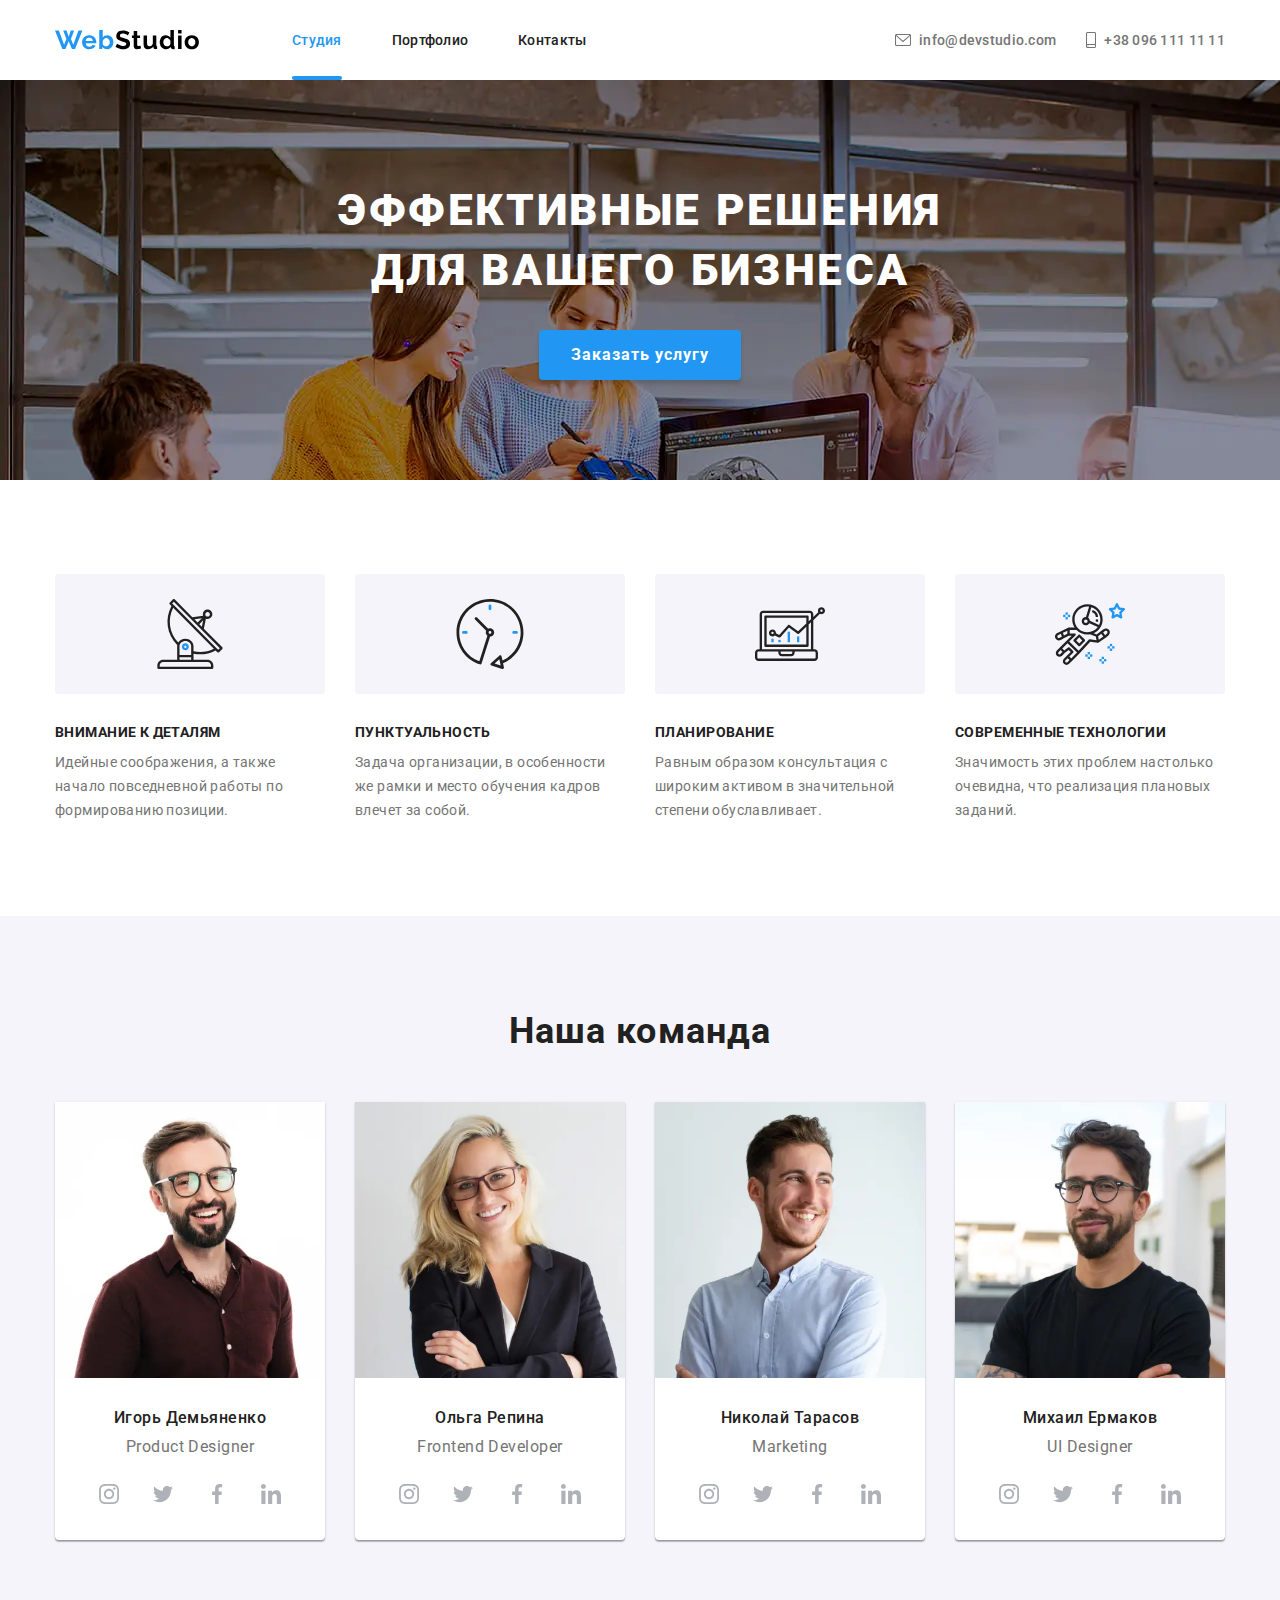
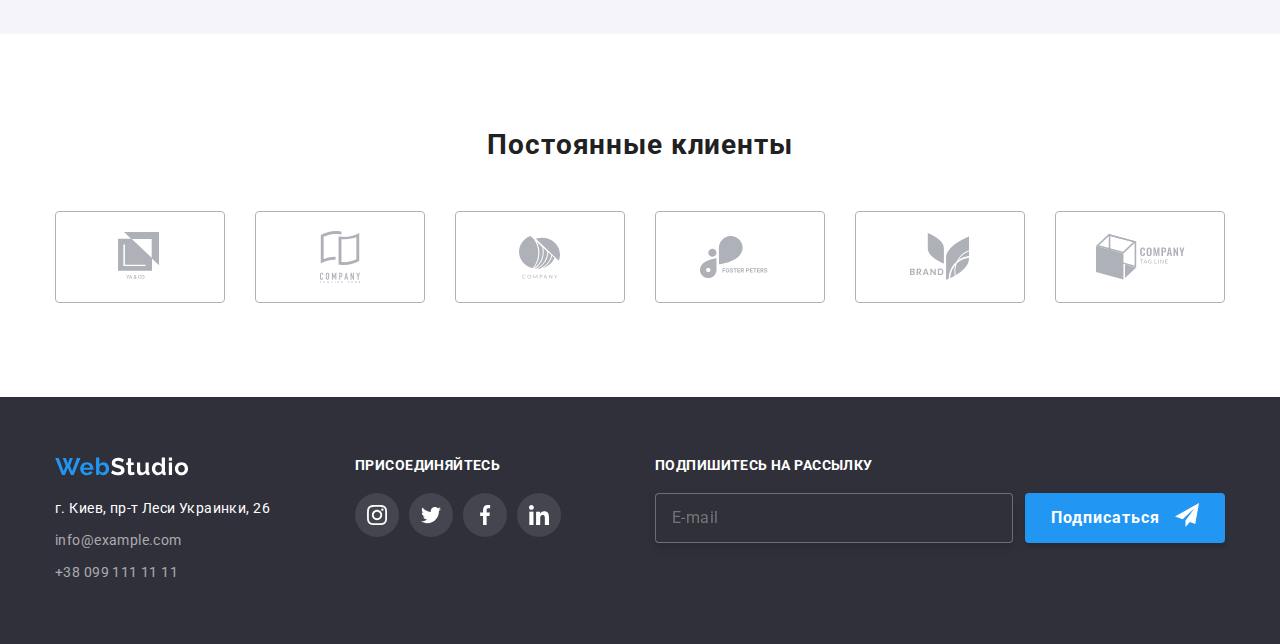
==== index.html @ 063680fd "Add files via upload" ====
<!DOCTYPE html>
<html lang="en">

<head>
	<title>HomePage</title>
	<meta charset="UTF-8">
	<meta name="format-detection" content="telephone=no">
	<!-- <style>body{opacity: 0;}</style> -->
	<link rel="stylesheet" href="css/style.min.css?_v=20230107200959">
	<link rel="shortcut icon" href="favicon.ico">
	<!-- <meta name="robots" content="noindex, nofollow"> -->
	<meta name="viewport" content="width=device-width, initial-scale=1.0">
</head>

<body>
	<div class="wrapper">
		<header class="header">
			<div class="header__container">
				<div class="header__content">
					<a href="" class="header__logo">
						<img src="img/header/logo.svg" alt="Logo">
					</a>
					<div class="header__menu menu">
						<button type="button" class="menu__icon icon-menu"><span></span></button>
						<nav class="menu__body">
							<ul class="menu__list menu-header">
								<li class="menu__item"><a href="" class="menu__link menu-header__link _active">Студия</a></li>
								<li class="menu__item"><a href="" class="menu__link menu-header__link">Портфолио</a></li>
								<li class="menu__item"><a href="" class="menu__link menu-header__link">Контакты</a></li>
							</ul>
							<ul class="menu__list menu-contacts">
								<li class="menu__item menu-contacts__item">
									<a href="" class="menu__link menu-contacts__link menu-contacts__link-email">
										<svg width="16" height="12">
											<use xlink:href="img/icons/icons.svg#email"></use>
										</svg>info@devstudio.com
									</a>
								</li>
								<li class="menu__item menu-contacts__item">
									<a href="" class="menu__link menu-contacts__link menu-contacts__link-phone">
										<svg width="10" height="16">
											<use xlink:href="img/icons/icons.svg#phone"></use>
										</svg>+38 096 111 11 11
									</a>
								</li>
							</ul>
							<ul class="menu__list menu-social">
								<li class="menu__item menu-social__item">
									<a href="" class="menu__link menu-social__link">Instagram</a>
								</li>
								<li class="menu__item menu-social__item">
									<a href="" class="menu__link menu-social__link">Twitter</a>
								</li>
								<li class="menu__item menu-social__item">
									<a href="" class="menu__link menu-social__link">Facebook</a>
								</li>
								<li class="menu__item menu-social__item">
									<a href="" class="menu__link menu-social__link">LinkedIn</a>
								</li>
							</ul>
						</nav>
					</div>
				</div>
			</div>
		</header>
		<main class="page">
			<section class="page__main main-section">
				<div class="main-section__container">
					<h1 class="main-section__title">Эффективные решения <br> для вашего бизнеса</h1>
					<button class="main-section__button button">Заказать услугу</button>
				</div>
			</section>
			<section class="page__features features">
				<div class="features__container">
					<div class="features__list">
						<article class="features__item item-features">
							<div class="item-features__image-box">
								<img src="img/features/antenna.svg" alt="antenna">
							</div>
							<div class="item-features__content">
								<h3 class="item-features__title">Внимание к деталям</h3>
								<p class="item-features__text">Идейные соображения, а также начало повседневной работы
									по формированию позиции.</p>
							</div>
						</article>
						<article class="features__item item-features">
							<div class="item-features__image-box">
								<img src="img/features/clock.svg" alt="clock">
							</div>
							<div class="item-features__content">
								<h3 class="item-features__title">Пунктуальность</h3>
								<p class="item-features__text">Задача организации, в особенности же рамки и место
									обучения кадров влечет за собой.</p>
							</div>
						</article>
						<article class="features__item item-features">
							<div class="item-features__image-box">
								<img src="img/features/diagram.svg" alt="diagram">
							</div>
							<div class="item-features__content">
								<h3 class="item-features__title">Планирование</h3>
								<p class="item-features__text">Равным образом консультация с широким активом в
									значительной степени обуславливает.</p>
							</div>
						</article>
						<article class="features__item item-features">
							<div class="item-features__image-box">
								<img src="img/features/astronaut.svg" alt="astronaut">
							</div>
							<div class="item-features__content">
								<h3 class="item-features__title">Современные технологии</h3>
								<p class="item-features__text">Значимость этих проблем настолько очевидна, что
									реализация плановых заданий.</p>
							</div>
						</article>
					</div>
				</div>
			</section>
			<section class="page__team team">
				<div class="team__container">
					<p class="team__title">Наша команда</p>
					<div class="team__list">
						<article class="team__item item-team">
							<div class="item-team__image-ibg">
								<picture><source srcset="img/team/team-1.webp" type="image/webp"><img src="img/team/team-1.jpg" alt="Сотрудник нашей команды"></picture>
							</div>
							<div class="item-team__content">
								<p class="item-team__name">Игорь Демьяненко</p>
								<p class="item-team__position">Product Designer</p>
								<div class="item-team__social social">
									<a href="" class="social__link">
										<svg width="20" height="20">
											<use xlink:href="img/icons/icons.svg#insta"></use>
										</svg>
									</a>
									<a href="" class="social__link">
										<svg width="20" height="20">
											<use xlink:href="img/icons/icons.svg#twitter"></use>
										</svg>
									</a>
									<a href="" class="social__link">
										<svg width="20" height="20">
											<use xlink:href="img/icons/icons.svg#fb"></use>
										</svg>
									</a>
									<a href="" class="social__link">
										<svg width="20" height="20">
											<use xlink:href="img/icons/icons.svg#linkedin"></use>
										</svg>
									</a>
								</div>
							</div>
						</article>
						<article class="team__item item-team">
							<div class="item-team__image-ibg">
								<picture><source srcset="img/team/team-2.webp" type="image/webp"><img src="img/team/team-2.jpg" alt="Сотрудник нашей команды"></picture>
							</div>
							<div class="item-team__content">
								<p class="item-team__name">Ольга Репина</p>
								<p class="item-team__position">Frontend Developer</p>
								<div class="item-team__social social">
									<a href="" class="social__link">
										<svg width="20" height="20">
											<use xlink:href="img/icons/icons.svg#insta"></use>
										</svg>
									</a>
									<a href="" class="social__link">
										<svg width="20" height="20">
											<use xlink:href="img/icons/icons.svg#twitter"></use>
										</svg>
									</a>
									<a href="" class="social__link">
										<svg width="20" height="20">
											<use xlink:href="img/icons/icons.svg#fb"></use>
										</svg>
									</a>
									<a href="" class="social__link">
										<svg width="20" height="20">
											<use xlink:href="img/icons/icons.svg#linkedin"></use>
										</svg>
									</a>
								</div>
							</div>
						</article>
						<article class="team__item item-team">
							<div class="item-team__image-ibg">
								<picture><source srcset="img/team/team-3.webp" type="image/webp"><img src="img/team/team-3.jpg" alt="Сотрудник нашей команды"></picture>
							</div>
							<div class="item-team__content">
								<p class="item-team__name">Николай Тарасов</p>
								<p class="item-team__position">Marketing</p>
								<div class="item-team__social social">
									<a href="" class="social__link">
										<svg width="20" height="20">
											<use xlink:href="img/icons/icons.svg#insta"></use>
										</svg>
									</a>
									<a href="" class="social__link">
										<svg width="20" height="20">
											<use xlink:href="img/icons/icons.svg#twitter"></use>
										</svg>
									</a>
									<a href="" class="social__link">
										<svg width="20" height="20">
											<use xlink:href="img/icons/icons.svg#fb"></use>
										</svg>
									</a>
									<a href="" class="social__link">
										<svg width="20" height="20">
											<use xlink:href="img/icons/icons.svg#linkedin"></use>
										</svg>
									</a>
								</div>
							</div>
						</article>
						<article class="team__item item-team">
							<div class="item-team__image-ibg">
								<picture><source srcset="img/team/team-4.webp" type="image/webp"><img src="img/team/team-4.jpg" alt="Сотрудник нашей команды"></picture>
							</div>
							<div class="item-team__content">
								<p class="item-team__name">Михаил Ермаков</p>
								<p class="item-team__position">UI Designer</p>
								<div class="item-team__social social">
									<a href="" class="social__link">
										<svg width="20" height="20">
											<use xlink:href="img/icons/icons.svg#insta"></use>
										</svg>
									</a>
									<a href="" class="social__link">
										<svg width="20" height="20">
											<use xlink:href="img/icons/icons.svg#twitter"></use>
										</svg>
									</a>
									<a href="" class="social__link">
										<svg width="20" height="20">
											<use xlink:href="img/icons/icons.svg#fb"></use>
										</svg>
									</a>
									<a href="" class="social__link">
										<svg width="20" height="20">
											<use xlink:href="img/icons/icons.svg#linkedin"></use>
										</svg>
									</a>
								</div>
							</div>
						</article>
					</div>
				</div>
			</section>
			<section class="page__clients clients">
				<div class="clients__container">
					<div class="clients__content">
						<p class="clients__title">Постоянные клиенты</p>
						<div class="clients__list">
							<article class="clients__item item-clients">
								<svg width="106" height="60">
									<use xlink:href="img/icons/icons.svg#company-1"></use>
								</svg>
							</article>
							<article class="clients__item item-clients">
								<svg width="106" height="60">
									<use xlink:href="img/icons/icons.svg#company-2"></use>
								</svg>
							</article>
							<article class="clients__item item-clients">
								<svg width="106" height="60">
									<use xlink:href="img/icons/icons.svg#company-3"></use>
								</svg>
							</article>
							<article class="clients__item item-clients">
								<svg width="106" height="60">
									<use xlink:href="img/icons/icons.svg#company-4"></use>
								</svg>
							</article>
							<article class="clients__item item-clients">
								<svg width="106" height="60">
									<use xlink:href="img/icons/icons.svg#company-5"></use>
								</svg>
							</article>
							<article class="clients__item item-clients">
								<svg width="106" height="60">
									<use xlink:href="img/icons/icons.svg#company-6"></use>
								</svg>
							</article>
						</div>
					</div>
				</div>
			</section>
		</main>
		<footer class="footer">
			<div class="footer__container">
				<div class="footer__contacts contacts-footer">
					<a href="" class="contacts-footer__logo">
						<img src="img/footer/logo.svg" alt="logo">
					</a>
					<div class="contacts-footer__links">
						<a href="" class="contacts-footer__link contacts-footer__link-adress">г. Киев, пр-т Леси Украинки,
							26</a>
						<a href="" class="contacts-footer__link">info@example.com</a>
						<a href="" class="contacts-footer__link">+38 099 111 11 11</a>
					</div>
				</div>
				<div class="footer__social social-footer">
					<h3 class="social-footer__title">присоединяйтесь</h3>
					<div class="social-footer__box social">
						<a href="" class="social__link">
							<svg width="20" height="20">
								<use xlink:href="img/icons/icons.svg#insta"></use>
							</svg>
						</a>
						<a href="" class="social__link">
							<svg width="20" height="20">
								<use xlink:href="img/icons/icons.svg#twitter"></use>
							</svg>
						</a>
						<a href="" class="social__link">
							<svg width="20" height="20">
								<use xlink:href="img/icons/icons.svg#fb"></use>
							</svg>
						</a>
						<a href="" class="social__link">
							<svg width="20" height="20">
								<use xlink:href="img/icons/icons.svg#linkedin"></use>
							</svg>
						</a>
					</div>
				</div>
				<div class="footer__form form-footer">
					<div class="form-footer__title">Подпишитесь на рассылку</div>
					<form action="" class="form-footer__box">
						<div class="form-footer__item">
							<input autocomplete="off" type="email" name="form[]" data-error="Error" data-required placeholder="E-mail" class="form-footer__input">
						</div>
						<div class="form-footer__item">
							<button type="submit" class="form-footer__button button">Подписаться
								<img src="img/footer/plane.svg" alt="Самолет">
							</button>
						</div>
					</form>
				</div>
			</div>
		</footer>
	</div>
	<script src="js/app.min.js?_v=20230107200959"></script>
</body>

</html>
---- css/style.min.css ----
@charset "UTF-8";@import url(https://fonts.googleapis.com/css?family=Roboto:regular,500,700,900&display=swap);@import url(https://fonts.googleapis.com/css?family=Raleway:700&display=swap);*{padding:0;margin:0;border:0}*,:after,:before{-webkit-box-sizing:border-box;box-sizing:border-box}body,html{height:100%;min-width:320px}body{color:#212121;line-height:1;font-family:Roboto;font-size:.875rem;-ms-text-size-adjust:100%;-moz-text-size-adjust:100%;-webkit-text-size-adjust:100%;-webkit-font-smoothing:antialiased;-moz-osx-font-smoothing:grayscale}button,input,textarea{font-family:Roboto;font-size:inherit}button{cursor:pointer;color:inherit;background-color:transparent}a{color:inherit;text-decoration:none}ul li{list-style:none}img{vertical-align:top}h1,h2,h3,h4,h5,h6{font-weight:inherit;font-size:inherit}.lock body{overflow:hidden;-ms-touch-action:none;touch-action:none;-ms-scroll-chaining:none;overscroll-behavior:none}.wrapper{min-height:100%;display:-webkit-box;display:-ms-flexbox;display:flex;-webkit-box-orient:vertical;-webkit-box-direction:normal;-ms-flex-direction:column;flex-direction:column;overflow:hidden}@supports (overflow:clip){.wrapper{overflow:clip}}.wrapper>main{-webkit-box-flex:1;-ms-flex:1 1 auto;flex:1 1 auto}.wrapper>*{min-width:0}[class*=__container]{margin:0 auto;max-width:75rem;padding:0 .9375rem}[class*=-ibg]{position:relative}[class*=-ibg] img{position:absolute;width:100%;height:100%;top:0;left:0;-o-object-fit:cover;object-fit:cover}[class*=-ibg_contain] img{-o-object-fit:contain;object-fit:contain}.button{font-weight:700;font-size:1rem;line-height:1.875;text-align:center;letter-spacing:.06em;color:#fff;background-color:#2196f3;-webkit-box-shadow:0 .25rem .25rem rgba(0,0,0,.15);box-shadow:0 .25rem .25rem rgba(0,0,0,.15);border-radius:.25rem;-webkit-transition:all .3s ease 0s;-o-transition:all .3s ease 0s;transition:all .3s ease 0s}.social{display:-webkit-box;display:-ms-flexbox;display:flex;-webkit-box-pack:center;-ms-flex-pack:center;justify-content:center;-webkit-column-gap:.625rem;-moz-column-gap:.625rem;column-gap:.625rem}.social__link{width:2.75rem;height:2.75rem;border-radius:50%;-webkit-transition:all .3s ease 0s;-o-transition:all .3s ease 0s;transition:all .3s ease 0s;display:-webkit-box;display:-ms-flexbox;display:flex;-webkit-box-pack:center;-ms-flex-pack:center;justify-content:center;-webkit-box-align:center;-ms-flex-align:center;align-items:center}.social__link svg{-webkit-transition:all .3s ease 0s;-o-transition:all .3s ease 0s;transition:all .3s ease 0s;fill:#afb1b8}.social__link:hover{background-color:#2196f3!important}.social__link:hover svg{fill:#fff}.header__content{display:-webkit-box;display:-ms-flexbox;display:flex;-webkit-box-pack:justify;-ms-flex-pack:justify;justify-content:space-between;-webkit-box-align:center;-ms-flex-align:center;align-items:center}.menu__link{-webkit-transition:all .3s ease 0s;-o-transition:all .3s ease 0s;transition:all .3s ease 0s}.menu-header{margin-bottom:auto;display:-webkit-box;display:-ms-flexbox;display:flex;-webkit-box-orient:vertical;-webkit-box-direction:normal;-ms-flex-direction:column;flex-direction:column;row-gap:2rem}.menu-header__link{position:relative;letter-spacing:.02em;font-weight:500;font-size:2.5rem;line-height:1.175;color:#212121}.menu-header__link::before{content:"";width:100%;height:.25rem;position:absolute;left:0;bottom:0;border-radius:.125rem;background-color:#2196f3;opacity:0;-webkit-transition:all .3s ease 0s;-o-transition:all .3s ease 0s;transition:all .3s ease 0s}.menu-header__link._active{color:#2196f3}.menu-header__link._active::before{opacity:1}.menu-contacts{display:-webkit-box;display:-ms-flexbox;display:flex;-webkit-box-orient:vertical;-webkit-box-direction:normal;-ms-flex-direction:column;flex-direction:column;row-gap:2rem;margin-bottom:4rem}.menu-contacts__item:nth-child(1){-webkit-box-ordinal-group:2;-ms-flex-order:1;order:1}.menu-contacts__link{font-weight:500;letter-spacing:.02em;color:#757575}.menu-contacts__link svg{display:none}.menu-contacts__link-phone{font-size:2.125rem;line-height:1.1764705882;color:#2196f3}.menu-contacts__link-email{font-size:1.5rem;line-height:1.1666666667}.menu-social{display:-webkit-box;display:-ms-flexbox;display:flex;-webkit-column-gap:1.25rem;-moz-column-gap:1.25rem;column-gap:1.25rem}.menu-social__item{position:relative}.menu-social__item:not(:last-child)::before{content:"";width:.0625rem;height:100%;background-color:rgba(33,33,33,.2);position:absolute;top:0;right:-.625rem}.menu-social__link{font-weight:500;font-size:1.125rem;line-height:1.2222222222;letter-spacing:.02em;color:#2196f3}.icon-menu{display:none}.footer{padding:3.75rem 0;background-color:#2f303a}.footer__container{display:-ms-grid;display:grid;-ms-grid-columns:1fr;grid-template-columns:1fr;row-gap:3.75rem}.contacts-footer{display:-webkit-box;display:-ms-flexbox;display:flex;-webkit-box-orient:vertical;-webkit-box-direction:normal;-ms-flex-direction:column;flex-direction:column;row-gap:1.25rem;-webkit-box-align:center;-ms-flex-align:center;align-items:center}.contacts-footer__links{display:-webkit-box;display:-ms-flexbox;display:flex;-webkit-box-orient:vertical;-webkit-box-direction:normal;-ms-flex-direction:column;flex-direction:column;row-gap:.5rem}.contacts-footer__link{font-weight:400;line-height:1.7142857143;text-align:center;letter-spacing:.03em;color:rgba(255,255,255,.6)}.contacts-footer__link-adress{color:#fff}.social-footer__title{margin-bottom:1.25rem;font-weight:700;line-height:1.1428571429;text-align:center;letter-spacing:.03em;text-transform:uppercase;color:#fff}.social-footer__box{-webkit-box-pack:start;-ms-flex-pack:start;justify-content:start}.social-footer .social__link{background:rgba(255,255,255,.1)}.social-footer .social__link svg{fill:#fff}.form-footer{display:-webkit-box;display:-ms-flexbox;display:flex;-webkit-box-orient:vertical;-webkit-box-direction:normal;-ms-flex-direction:column;flex-direction:column;row-gap:1.25rem}.form-footer__title{font-weight:700;line-height:1.1428571429;text-align:center;letter-spacing:.03em;text-transform:uppercase;color:#fff}.form-footer__box{display:-webkit-box;display:-ms-flexbox;display:flex;-webkit-box-orient:vertical;-webkit-box-direction:normal;-ms-flex-direction:column;flex-direction:column;row-gap:1.25rem}.form-footer__item{width:100%;display:-webkit-box;display:-ms-flexbox;display:flex;-webkit-box-pack:center;-ms-flex-pack:center;justify-content:center}.form-footer__input{padding:0 1rem;width:100%;border:1px solid rgba(255,255,255,.3);-webkit-filter:drop-shadow(0 4px 4px rgba(0, 0, 0, .15));filter:drop-shadow(0 4px 4px rgba(0, 0, 0, .15));border-radius:4px;min-height:3.125rem;font-weight:400;font-size:1rem;line-height:1.25;letter-spacing:.03em;color:rgba(255,255,255,.6);background-color:#2f303a;outline:0;max-width:28.125rem}.form-footer__input:active,.form-footer__input:focus{border-color:#2196f3}.form-footer__button{padding:.625rem 1.625rem}.form-footer__button img{margin-left:.625rem}.no-webp .main-section{background:url(../img/main/bg.jpg) no-repeat}.main-section{padding-bottom:83.3333333333%;position:relative;background-size:cover;background-position:center;margin-bottom:3.75rem}.main-section__container{position:absolute;top:0;right:0;bottom:0;left:0;display:-webkit-box;display:-ms-flexbox;display:flex;-webkit-box-orient:vertical;-webkit-box-direction:normal;-ms-flex-direction:column;flex-direction:column;row-gap:1.875rem;-webkit-box-pack:center;-ms-flex-pack:center;justify-content:center;-webkit-box-align:center;-ms-flex-align:center;align-items:center}.main-section__title{font-weight:900;font-size:1.625rem;line-height:1.6153846154;text-align:center;letter-spacing:.06em;text-transform:uppercase;color:#fff}.main-section__button{padding:.625rem 2rem}.features{margin-bottom:3.75rem}.features__list{display:-ms-grid;display:grid;-ms-grid-columns:1fr;grid-template-columns:1fr;row-gap:1.875rem}.item-features__image-box{min-height:7.5rem;padding:1.5625rem 0;background:#f5f4fa;border-radius:4px;display:-webkit-box;display:-ms-flexbox;display:flex;-webkit-box-pack:center;-ms-flex-pack:center;justify-content:center;-webkit-box-align:center;-ms-flex-align:center;align-items:center;margin-bottom:1.875rem}.item-features__title{font-weight:700;line-height:1.1428571429;text-align:center;letter-spacing:.03em;text-transform:uppercase;color:#212121;margin-bottom:.625rem}.item-features__text{font-weight:400;line-height:1.7142857143;letter-spacing:.03em;color:#757575}.team{padding:3.75rem 0;background-color:#f5f4fa;margin-bottom:3.75rem}.team__title{font-weight:700;font-size:1.75rem;line-height:1.1785714286;text-align:center;letter-spacing:.03em;color:#212121;margin-bottom:1.875rem}.team__list{display:-ms-grid;display:grid;-ms-grid-columns:1fr;grid-template-columns:1fr;gap:1.875rem}.item-team{padding-bottom:1.5rem;background:#fff;-webkit-box-shadow:0 1px 3px rgba(0,0,0,.12),0 1px 1px rgba(0,0,0,.14),0 2px 1px rgba(0,0,0,.2);box-shadow:0 1px 3px rgba(0,0,0,.12),0 1px 1px rgba(0,0,0,.14),0 2px 1px rgba(0,0,0,.2);border-radius:0 0 4px 4px}.item-team__image-ibg{overflow:hidden;padding-bottom:102.2222222222%;margin-bottom:1.875rem}.item-team__image-ibg img{-o-object-position:top;object-position:top}.item-team__name{font-weight:500;font-size:1rem;line-height:1.1875;text-align:center;letter-spacing:.03em;color:#212121;margin-bottom:.625rem}.item-team__position{font-weight:400;font-size:1rem;line-height:1.1875;text-align:center;letter-spacing:.03em;color:#757575;margin-bottom:1rem}.clients{margin-bottom:3.75rem}.clients__title{font-weight:700;font-size:1.75rem;line-height:1.1785714286;text-align:center;letter-spacing:.03em;color:#212121;margin-bottom:1.875rem}.clients__list{display:-ms-grid;display:grid;-ms-grid-columns:(1fr)[2];grid-template-columns:repeat(2,1fr);gap:1.875rem}.item-clients{position:relative;border:.0625rem solid #afb1b8;border-radius:.25rem;height:5.75rem;-webkit-transition:all .3s ease 0s;-o-transition:all .3s ease 0s;transition:all .3s ease 0s;display:-webkit-box;display:-ms-flexbox;display:flex;-webkit-box-pack:center;-ms-flex-pack:center;justify-content:center;-webkit-box-align:center;-ms-flex-align:center;align-items:center;cursor:pointer}.item-clients svg{-webkit-transition:all .3s ease 0s;-o-transition:all .3s ease 0s;transition:all .3s ease 0s;fill:#afb1b8}@media (min-width:29.99875em){.main-section{height:25rem;padding:0}}@media (min-width:47.99875em){.header__content{-webkit-column-gap:5.5rem;-moz-column-gap:5.5rem;column-gap:5.5rem;-webkit-box-flex:1;-ms-flex-positive:1;flex-grow:1;-webkit-box-align:stretch;-ms-flex-align:stretch;align-items:stretch}.header__logo{display:-webkit-box;display:-ms-flexbox;display:flex;-webkit-box-orient:vertical;-webkit-box-direction:normal;-ms-flex-direction:column;flex-direction:column;-webkit-box-pack:center;-ms-flex-pack:center;justify-content:center}.menu{-webkit-box-flex:1;-ms-flex-positive:1;flex-grow:1;display:-webkit-box;display:-ms-flexbox;display:flex;-webkit-box-orient:vertical;-webkit-box-direction:normal;-ms-flex-direction:column;flex-direction:column}.menu__body{display:-webkit-box;display:-ms-flexbox;display:flex;-webkit-box-align:stretch;-ms-flex-align:stretch;align-items:stretch;-webkit-box-pack:justify;-ms-flex-pack:justify;justify-content:space-between;-webkit-box-flex:1;-ms-flex-positive:1;flex-grow:1}.menu__item{display:-webkit-box;display:-ms-flexbox;display:flex;-webkit-box-align:stretch;-ms-flex-align:stretch;align-items:stretch}.menu-header{-webkit-box-orient:horizontal;-webkit-box-direction:normal;-ms-flex-direction:row;flex-direction:row;-webkit-column-gap:3.125rem;-moz-column-gap:3.125rem;column-gap:3.125rem;margin-bottom:0}.menu-header__link{font-size:.875rem;line-height:1.1428571429;display:-webkit-box;display:-ms-flexbox;display:flex;-webkit-box-align:center;-ms-flex-align:center;align-items:center}.menu-contacts{row-gap:.625rem;margin-bottom:0;-webkit-box-pack:center;-ms-flex-pack:center;justify-content:center}.menu-contacts__item:nth-child(1){-webkit-box-ordinal-group:1;-ms-flex-order:0;order:0}.menu-contacts__link svg{display:block;fill:#757575}.menu-contacts__link{font-size:.75rem;line-height:1.1666666667;color:#757575;display:-webkit-box;display:-ms-flexbox;display:flex;-webkit-box-align:center;-ms-flex-align:center;align-items:center;-webkit-column-gap:.5rem;-moz-column-gap:.5rem;column-gap:.5rem}.menu-social{display:none}.footer__container{-ms-grid-columns:(1fr)[2];grid-template-columns:repeat(2,1fr)}.form-footer{-ms-grid-column-span:2;grid-column:span 2}.features__list{-ms-grid-columns:(1fr)[2];grid-template-columns:repeat(2,1fr);gap:1.875rem}.item-features__title{text-align:left}.team__list{-ms-grid-columns:(1fr)[2];grid-template-columns:repeat(2,1fr)}.clients__list{-ms-grid-columns:(1fr)[3];grid-template-columns:repeat(3,1fr)}}@media (min-width:47.99875em) and (any-hover:hover){.menu-contacts__link:hover{color:#2196f3}.menu-contacts__link:hover svg{fill:#2196f3}}@media (min-width:61.99875em){.header__content{-webkit-column-gap:5.625rem;-moz-column-gap:5.625rem;column-gap:5.625rem}.menu-contacts{-webkit-box-orient:horizontal;-webkit-box-direction:normal;-ms-flex-direction:row;flex-direction:row;-webkit-column-gap:1.875rem;-moz-column-gap:1.875rem;column-gap:1.875rem}.menu-contacts__link{font-size:.875rem;line-height:1.1428571429}.footer__container{-ms-grid-columns:1fr 1fr 2fr;grid-template-columns:1fr 1fr 2fr;-webkit-column-gap:.9375rem;-moz-column-gap:.9375rem;column-gap:.9375rem}.contacts-footer{-webkit-box-align:start;-ms-flex-align:start;align-items:flex-start}.contacts-footer__links{-webkit-box-align:start;-ms-flex-align:start;align-items:flex-start}.social-footer__title{text-align:left}.form-footer{grid-column:auto}.form-footer__title{text-align:start}.form-footer__box{-webkit-box-orient:horizontal;-webkit-box-direction:normal;-ms-flex-direction:row;flex-direction:row;-webkit-column-gap:.75rem;-moz-column-gap:.75rem;column-gap:.75rem}.form-footer__item{width:auto}.form-footer__item:nth-child(1){-webkit-box-flex:1;-ms-flex-positive:1;flex-grow:1}.main-section{margin-bottom:4.8125rem}.main-section__title{font-size:2.75rem;line-height:1.3636363636}.features{margin-bottom:4.8125rem}.features__list{-ms-grid-columns:(1fr)[4];grid-template-columns:repeat(4,1fr)}.team{padding:4.8125rem 0;margin-bottom:4.8125rem}.team__title{font-size:2.25rem;line-height:1.1666666667;margin-bottom:3.125rem}.team__list{-ms-grid-columns:(1fr)[4];grid-template-columns:repeat(4,1fr)}.clients{margin-bottom:4.8125rem}.clients__title{font-size:1.75rem;line-height:1.1785714286;margin-bottom:3.125rem}}@media (min-width:48em){.header__content{min-height:5rem}}@media (min-width:75em){.header__content{-webkit-column-gap:5.8125rem;-moz-column-gap:5.8125rem;column-gap:5.8125rem}.main-section{margin-bottom:5.875rem}.features{margin-bottom:5.875rem}.team{padding:5.875rem 0;margin-bottom:5.875rem}.clients{margin-bottom:5.875rem}.clients__list{-ms-grid-columns:(1fr)[6];grid-template-columns:repeat(6,1fr)}}@media (max-width:75em){[class*=__container]{max-width:60.125rem}}@media (max-width:30em){.header__content{min-height:3.75rem}}@media (max-width:61.99875em){[class*=__container]{max-width:48rem}}@media (max-width:47.99875em){[class*=__container]{max-width:none;padding:0 .9375rem}.menu__body{display:-webkit-box;display:-ms-flexbox;display:flex;-webkit-box-orient:vertical;-webkit-box-direction:normal;-ms-flex-direction:column;flex-direction:column;position:fixed;top:0;left:-100%;width:100%;height:100%;overflow:auto;-webkit-transition:left .3s ease 0s;-o-transition:left .3s ease 0s;transition:left .3s ease 0s;padding:3rem 2.5rem;-ms-grid-columns:1fr;grid-template-columns:1fr;background-color:#fff;z-index:5}.menu-open .menu__body{left:0}.icon-menu{display:block;position:relative;width:2.5rem;height:2.5rem;z-index:10}.icon-menu span,.icon-menu::after,.icon-menu::before{content:"";-webkit-transition:all .3s ease 0s;-o-transition:all .3s ease 0s;transition:all .3s ease 0s;right:.5rem;position:absolute;width:1.5rem;height:.125rem;background-color:#000}.icon-menu::before{top:.75rem}.icon-menu::after{bottom:.75rem}.icon-menu span{top:calc(50% - .0625rem)}.menu-open .icon-menu span{width:0}.menu-open .icon-menu::before{top:calc(50% - .0625rem);-webkit-transform:rotate(-45deg);-ms-transform:rotate(-45deg);transform:rotate(-45deg)}.menu-open .icon-menu::after{bottom:calc(50% - .0625rem);-webkit-transform:rotate(45deg);-ms-transform:rotate(45deg);transform:rotate(45deg)}}@media (max-width:47.99875em) and (any-hover:none){.icon-menu{cursor:default}}@media (max-width:47.99875em) and (any-hover:hover){.icon-menu:hover span,.icon-menu:hover::after,.icon-menu:hover::before{background-color:#2196f3}}@media (min-width:30em) and (max-width:48em){@supports (min-height:clamp(3.75rem ,1.6666666667rem + 6.9444444444vw ,5rem)){.header__content{min-height:clamp(3.75rem ,1.6666666667rem + 6.9444444444vw ,5rem)}}@supports not (min-height:clamp(3.75rem ,1.6666666667rem + 6.9444444444vw ,5rem)){.header__content{min-height:calc(3.75rem + 1.25 * (100vw - 30rem)/ 18)}}}@media (any-hover:hover){.button:hover{background-color:#188ce8}.menu-header__link:hover{color:#2196f3}.menu-header__link:hover::before{opacity:1}.menu-social__link:hover{text-decoration:underline}.contacts-footer__link:hover{text-decoration:underline}.form-footer__input:hover{border-color:#2196f3}.item-clients:hover{border-color:#2196f3}.item-clients:hover svg{fill:#2196f3}}.webp .main-section{background:url(../img/main/bg.webp) no-repeat}
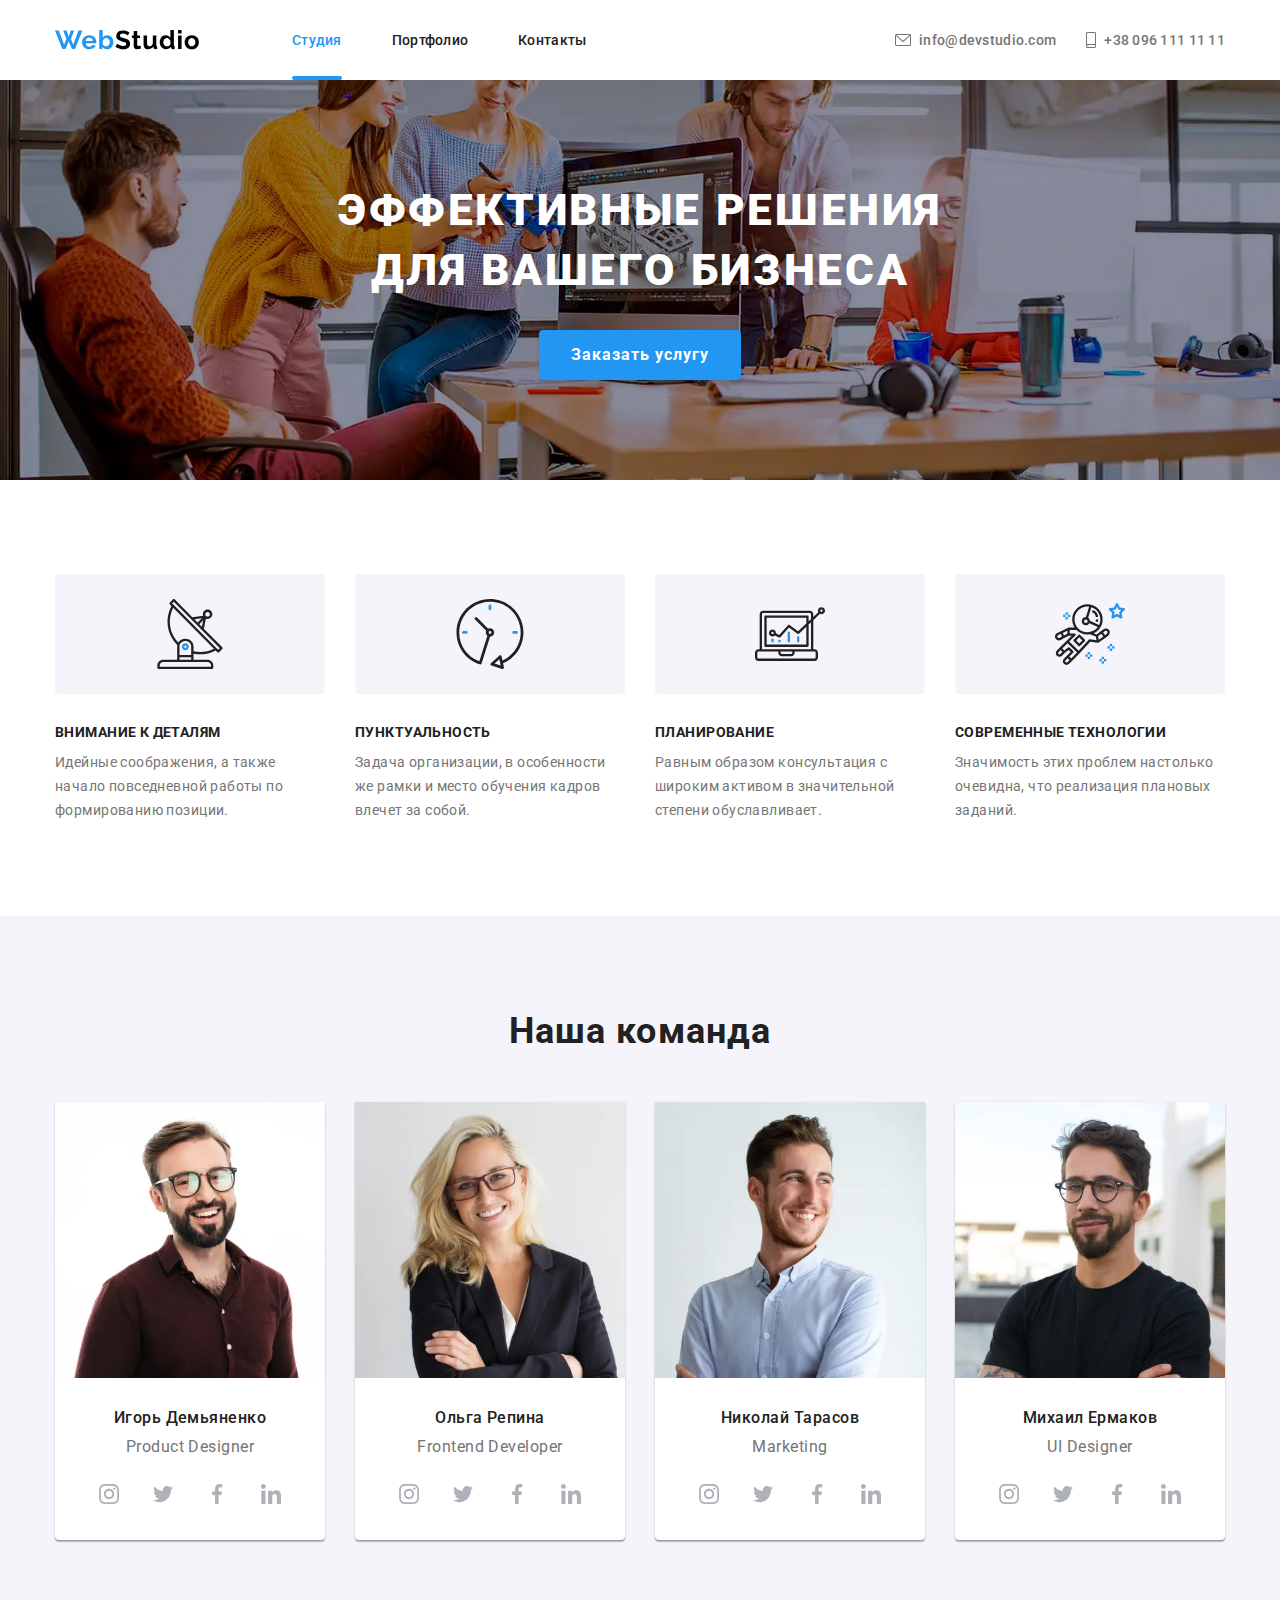
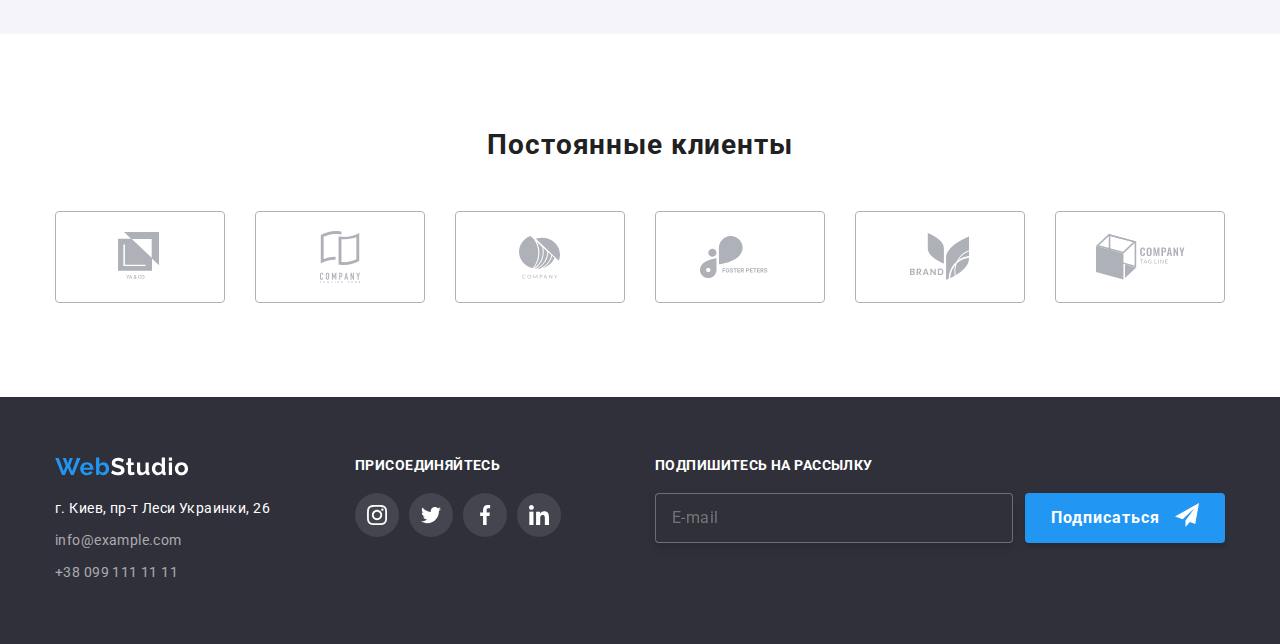
==== commit 0d507dac: "Add files via upload" ====
--- a/index.html
+++ b/index.html
@@ -6,7 +6,7 @@
 	<meta charset="UTF-8">
 	<meta name="format-detection" content="telephone=no">
 	<!-- <style>body{opacity: 0;}</style> -->
-	<link rel="stylesheet" href="css/style.min.css?_v=20230107200959">
+	<link rel="stylesheet" href="css/style.min.css?_v=20230107202308">
 	<link rel="shortcut icon" href="favicon.ico">
 	<!-- <meta name="robots" content="noindex, nofollow"> -->
 	<meta name="viewport" content="width=device-width, initial-scale=1.0">
@@ -341,7 +341,7 @@
 			</div>
 		</footer>
 	</div>
-	<script src="js/app.min.js?_v=20230107200959"></script>
+	<script src="js/app.min.js?_v=20230107202308"></script>
 </body>
 
 </html>--- a/css/style.min.css
+++ b/css/style.min.css
@@ -1 +1 @@
-@charset "UTF-8";@import url(https://fonts.googleapis.com/css?family=Roboto:regular,500,700,900&display=swap);@import url(https://fonts.googleapis.com/css?family=Raleway:700&display=swap);*{padding:0;margin:0;border:0}*,:after,:before{-webkit-box-sizing:border-box;box-sizing:border-box}body,html{height:100%;min-width:320px}body{color:#212121;line-height:1;font-family:Roboto;font-size:.875rem;-ms-text-size-adjust:100%;-moz-text-size-adjust:100%;-webkit-text-size-adjust:100%;-webkit-font-smoothing:antialiased;-moz-osx-font-smoothing:grayscale}button,input,textarea{font-family:Roboto;font-size:inherit}button{cursor:pointer;color:inherit;background-color:transparent}a{color:inherit;text-decoration:none}ul li{list-style:none}img{vertical-align:top}h1,h2,h3,h4,h5,h6{font-weight:inherit;font-size:inherit}.lock body{overflow:hidden;-ms-touch-action:none;touch-action:none;-ms-scroll-chaining:none;overscroll-behavior:none}.wrapper{min-height:100%;display:-webkit-box;display:-ms-flexbox;display:flex;-webkit-box-orient:vertical;-webkit-box-direction:normal;-ms-flex-direction:column;flex-direction:column;overflow:hidden}@supports (overflow:clip){.wrapper{overflow:clip}}.wrapper>main{-webkit-box-flex:1;-ms-flex:1 1 auto;flex:1 1 auto}.wrapper>*{min-width:0}[class*=__container]{margin:0 auto;max-width:75rem;padding:0 .9375rem}[class*=-ibg]{position:relative}[class*=-ibg] img{position:absolute;width:100%;height:100%;top:0;left:0;-o-object-fit:cover;object-fit:cover}[class*=-ibg_contain] img{-o-object-fit:contain;object-fit:contain}.button{font-weight:700;font-size:1rem;line-height:1.875;text-align:center;letter-spacing:.06em;color:#fff;background-color:#2196f3;-webkit-box-shadow:0 .25rem .25rem rgba(0,0,0,.15);box-shadow:0 .25rem .25rem rgba(0,0,0,.15);border-radius:.25rem;-webkit-transition:all .3s ease 0s;-o-transition:all .3s ease 0s;transition:all .3s ease 0s}.social{display:-webkit-box;display:-ms-flexbox;display:flex;-webkit-box-pack:center;-ms-flex-pack:center;justify-content:center;-webkit-column-gap:.625rem;-moz-column-gap:.625rem;column-gap:.625rem}.social__link{width:2.75rem;height:2.75rem;border-radius:50%;-webkit-transition:all .3s ease 0s;-o-transition:all .3s ease 0s;transition:all .3s ease 0s;display:-webkit-box;display:-ms-flexbox;display:flex;-webkit-box-pack:center;-ms-flex-pack:center;justify-content:center;-webkit-box-align:center;-ms-flex-align:center;align-items:center}.social__link svg{-webkit-transition:all .3s ease 0s;-o-transition:all .3s ease 0s;transition:all .3s ease 0s;fill:#afb1b8}.social__link:hover{background-color:#2196f3!important}.social__link:hover svg{fill:#fff}.header__content{display:-webkit-box;display:-ms-flexbox;display:flex;-webkit-box-pack:justify;-ms-flex-pack:justify;justify-content:space-between;-webkit-box-align:center;-ms-flex-align:center;align-items:center}.menu__link{-webkit-transition:all .3s ease 0s;-o-transition:all .3s ease 0s;transition:all .3s ease 0s}.menu-header{margin-bottom:auto;display:-webkit-box;display:-ms-flexbox;display:flex;-webkit-box-orient:vertical;-webkit-box-direction:normal;-ms-flex-direction:column;flex-direction:column;row-gap:2rem}.menu-header__link{position:relative;letter-spacing:.02em;font-weight:500;font-size:2.5rem;line-height:1.175;color:#212121}.menu-header__link::before{content:"";width:100%;height:.25rem;position:absolute;left:0;bottom:0;border-radius:.125rem;background-color:#2196f3;opacity:0;-webkit-transition:all .3s ease 0s;-o-transition:all .3s ease 0s;transition:all .3s ease 0s}.menu-header__link._active{color:#2196f3}.menu-header__link._active::before{opacity:1}.menu-contacts{display:-webkit-box;display:-ms-flexbox;display:flex;-webkit-box-orient:vertical;-webkit-box-direction:normal;-ms-flex-direction:column;flex-direction:column;row-gap:2rem;margin-bottom:4rem}.menu-contacts__item:nth-child(1){-webkit-box-ordinal-group:2;-ms-flex-order:1;order:1}.menu-contacts__link{font-weight:500;letter-spacing:.02em;color:#757575}.menu-contacts__link svg{display:none}.menu-contacts__link-phone{font-size:2.125rem;line-height:1.1764705882;color:#2196f3}.menu-contacts__link-email{font-size:1.5rem;line-height:1.1666666667}.menu-social{display:-webkit-box;display:-ms-flexbox;display:flex;-webkit-column-gap:1.25rem;-moz-column-gap:1.25rem;column-gap:1.25rem}.menu-social__item{position:relative}.menu-social__item:not(:last-child)::before{content:"";width:.0625rem;height:100%;background-color:rgba(33,33,33,.2);position:absolute;top:0;right:-.625rem}.menu-social__link{font-weight:500;font-size:1.125rem;line-height:1.2222222222;letter-spacing:.02em;color:#2196f3}.icon-menu{display:none}.footer{padding:3.75rem 0;background-color:#2f303a}.footer__container{display:-ms-grid;display:grid;-ms-grid-columns:1fr;grid-template-columns:1fr;row-gap:3.75rem}.contacts-footer{display:-webkit-box;display:-ms-flexbox;display:flex;-webkit-box-orient:vertical;-webkit-box-direction:normal;-ms-flex-direction:column;flex-direction:column;row-gap:1.25rem;-webkit-box-align:center;-ms-flex-align:center;align-items:center}.contacts-footer__links{display:-webkit-box;display:-ms-flexbox;display:flex;-webkit-box-orient:vertical;-webkit-box-direction:normal;-ms-flex-direction:column;flex-direction:column;row-gap:.5rem}.contacts-footer__link{font-weight:400;line-height:1.7142857143;text-align:center;letter-spacing:.03em;color:rgba(255,255,255,.6)}.contacts-footer__link-adress{color:#fff}.social-footer__title{margin-bottom:1.25rem;font-weight:700;line-height:1.1428571429;text-align:center;letter-spacing:.03em;text-transform:uppercase;color:#fff}.social-footer__box{-webkit-box-pack:start;-ms-flex-pack:start;justify-content:start}.social-footer .social__link{background:rgba(255,255,255,.1)}.social-footer .social__link svg{fill:#fff}.form-footer{display:-webkit-box;display:-ms-flexbox;display:flex;-webkit-box-orient:vertical;-webkit-box-direction:normal;-ms-flex-direction:column;flex-direction:column;row-gap:1.25rem}.form-footer__title{font-weight:700;line-height:1.1428571429;text-align:center;letter-spacing:.03em;text-transform:uppercase;color:#fff}.form-footer__box{display:-webkit-box;display:-ms-flexbox;display:flex;-webkit-box-orient:vertical;-webkit-box-direction:normal;-ms-flex-direction:column;flex-direction:column;row-gap:1.25rem}.form-footer__item{width:100%;display:-webkit-box;display:-ms-flexbox;display:flex;-webkit-box-pack:center;-ms-flex-pack:center;justify-content:center}.form-footer__input{padding:0 1rem;width:100%;border:1px solid rgba(255,255,255,.3);-webkit-filter:drop-shadow(0 4px 4px rgba(0, 0, 0, .15));filter:drop-shadow(0 4px 4px rgba(0, 0, 0, .15));border-radius:4px;min-height:3.125rem;font-weight:400;font-size:1rem;line-height:1.25;letter-spacing:.03em;color:rgba(255,255,255,.6);background-color:#2f303a;outline:0;max-width:28.125rem}.form-footer__input:active,.form-footer__input:focus{border-color:#2196f3}.form-footer__button{padding:.625rem 1.625rem}.form-footer__button img{margin-left:.625rem}.no-webp .main-section{background:url(../img/main/bg.jpg) no-repeat}.main-section{padding-bottom:83.3333333333%;position:relative;background-size:cover;background-position:center;margin-bottom:3.75rem}.main-section__container{position:absolute;top:0;right:0;bottom:0;left:0;display:-webkit-box;display:-ms-flexbox;display:flex;-webkit-box-orient:vertical;-webkit-box-direction:normal;-ms-flex-direction:column;flex-direction:column;row-gap:1.875rem;-webkit-box-pack:center;-ms-flex-pack:center;justify-content:center;-webkit-box-align:center;-ms-flex-align:center;align-items:center}.main-section__title{font-weight:900;font-size:1.625rem;line-height:1.6153846154;text-align:center;letter-spacing:.06em;text-transform:uppercase;color:#fff}.main-section__button{padding:.625rem 2rem}.features{margin-bottom:3.75rem}.features__list{display:-ms-grid;display:grid;-ms-grid-columns:1fr;grid-template-columns:1fr;row-gap:1.875rem}.item-features__image-box{min-height:7.5rem;padding:1.5625rem 0;background:#f5f4fa;border-radius:4px;display:-webkit-box;display:-ms-flexbox;display:flex;-webkit-box-pack:center;-ms-flex-pack:center;justify-content:center;-webkit-box-align:center;-ms-flex-align:center;align-items:center;margin-bottom:1.875rem}.item-features__title{font-weight:700;line-height:1.1428571429;text-align:center;letter-spacing:.03em;text-transform:uppercase;color:#212121;margin-bottom:.625rem}.item-features__text{font-weight:400;line-height:1.7142857143;letter-spacing:.03em;color:#757575}.team{padding:3.75rem 0;background-color:#f5f4fa;margin-bottom:3.75rem}.team__title{font-weight:700;font-size:1.75rem;line-height:1.1785714286;text-align:center;letter-spacing:.03em;color:#212121;margin-bottom:1.875rem}.team__list{display:-ms-grid;display:grid;-ms-grid-columns:1fr;grid-template-columns:1fr;gap:1.875rem}.item-team{padding-bottom:1.5rem;background:#fff;-webkit-box-shadow:0 1px 3px rgba(0,0,0,.12),0 1px 1px rgba(0,0,0,.14),0 2px 1px rgba(0,0,0,.2);box-shadow:0 1px 3px rgba(0,0,0,.12),0 1px 1px rgba(0,0,0,.14),0 2px 1px rgba(0,0,0,.2);border-radius:0 0 4px 4px}.item-team__image-ibg{overflow:hidden;padding-bottom:102.2222222222%;margin-bottom:1.875rem}.item-team__image-ibg img{-o-object-position:top;object-position:top}.item-team__name{font-weight:500;font-size:1rem;line-height:1.1875;text-align:center;letter-spacing:.03em;color:#212121;margin-bottom:.625rem}.item-team__position{font-weight:400;font-size:1rem;line-height:1.1875;text-align:center;letter-spacing:.03em;color:#757575;margin-bottom:1rem}.clients{margin-bottom:3.75rem}.clients__title{font-weight:700;font-size:1.75rem;line-height:1.1785714286;text-align:center;letter-spacing:.03em;color:#212121;margin-bottom:1.875rem}.clients__list{display:-ms-grid;display:grid;-ms-grid-columns:(1fr)[2];grid-template-columns:repeat(2,1fr);gap:1.875rem}.item-clients{position:relative;border:.0625rem solid #afb1b8;border-radius:.25rem;height:5.75rem;-webkit-transition:all .3s ease 0s;-o-transition:all .3s ease 0s;transition:all .3s ease 0s;display:-webkit-box;display:-ms-flexbox;display:flex;-webkit-box-pack:center;-ms-flex-pack:center;justify-content:center;-webkit-box-align:center;-ms-flex-align:center;align-items:center;cursor:pointer}.item-clients svg{-webkit-transition:all .3s ease 0s;-o-transition:all .3s ease 0s;transition:all .3s ease 0s;fill:#afb1b8}@media (min-width:29.99875em){.main-section{height:25rem;padding:0}}@media (min-width:47.99875em){.header__content{-webkit-column-gap:5.5rem;-moz-column-gap:5.5rem;column-gap:5.5rem;-webkit-box-flex:1;-ms-flex-positive:1;flex-grow:1;-webkit-box-align:stretch;-ms-flex-align:stretch;align-items:stretch}.header__logo{display:-webkit-box;display:-ms-flexbox;display:flex;-webkit-box-orient:vertical;-webkit-box-direction:normal;-ms-flex-direction:column;flex-direction:column;-webkit-box-pack:center;-ms-flex-pack:center;justify-content:center}.menu{-webkit-box-flex:1;-ms-flex-positive:1;flex-grow:1;display:-webkit-box;display:-ms-flexbox;display:flex;-webkit-box-orient:vertical;-webkit-box-direction:normal;-ms-flex-direction:column;flex-direction:column}.menu__body{display:-webkit-box;display:-ms-flexbox;display:flex;-webkit-box-align:stretch;-ms-flex-align:stretch;align-items:stretch;-webkit-box-pack:justify;-ms-flex-pack:justify;justify-content:space-between;-webkit-box-flex:1;-ms-flex-positive:1;flex-grow:1}.menu__item{display:-webkit-box;display:-ms-flexbox;display:flex;-webkit-box-align:stretch;-ms-flex-align:stretch;align-items:stretch}.menu-header{-webkit-box-orient:horizontal;-webkit-box-direction:normal;-ms-flex-direction:row;flex-direction:row;-webkit-column-gap:3.125rem;-moz-column-gap:3.125rem;column-gap:3.125rem;margin-bottom:0}.menu-header__link{font-size:.875rem;line-height:1.1428571429;display:-webkit-box;display:-ms-flexbox;display:flex;-webkit-box-align:center;-ms-flex-align:center;align-items:center}.menu-contacts{row-gap:.625rem;margin-bottom:0;-webkit-box-pack:center;-ms-flex-pack:center;justify-content:center}.menu-contacts__item:nth-child(1){-webkit-box-ordinal-group:1;-ms-flex-order:0;order:0}.menu-contacts__link svg{display:block;fill:#757575}.menu-contacts__link{font-size:.75rem;line-height:1.1666666667;color:#757575;display:-webkit-box;display:-ms-flexbox;display:flex;-webkit-box-align:center;-ms-flex-align:center;align-items:center;-webkit-column-gap:.5rem;-moz-column-gap:.5rem;column-gap:.5rem}.menu-social{display:none}.footer__container{-ms-grid-columns:(1fr)[2];grid-template-columns:repeat(2,1fr)}.form-footer{-ms-grid-column-span:2;grid-column:span 2}.features__list{-ms-grid-columns:(1fr)[2];grid-template-columns:repeat(2,1fr);gap:1.875rem}.item-features__title{text-align:left}.team__list{-ms-grid-columns:(1fr)[2];grid-template-columns:repeat(2,1fr)}.clients__list{-ms-grid-columns:(1fr)[3];grid-template-columns:repeat(3,1fr)}}@media (min-width:47.99875em) and (any-hover:hover){.menu-contacts__link:hover{color:#2196f3}.menu-contacts__link:hover svg{fill:#2196f3}}@media (min-width:61.99875em){.header__content{-webkit-column-gap:5.625rem;-moz-column-gap:5.625rem;column-gap:5.625rem}.menu-contacts{-webkit-box-orient:horizontal;-webkit-box-direction:normal;-ms-flex-direction:row;flex-direction:row;-webkit-column-gap:1.875rem;-moz-column-gap:1.875rem;column-gap:1.875rem}.menu-contacts__link{font-size:.875rem;line-height:1.1428571429}.footer__container{-ms-grid-columns:1fr 1fr 2fr;grid-template-columns:1fr 1fr 2fr;-webkit-column-gap:.9375rem;-moz-column-gap:.9375rem;column-gap:.9375rem}.contacts-footer{-webkit-box-align:start;-ms-flex-align:start;align-items:flex-start}.contacts-footer__links{-webkit-box-align:start;-ms-flex-align:start;align-items:flex-start}.social-footer__title{text-align:left}.form-footer{grid-column:auto}.form-footer__title{text-align:start}.form-footer__box{-webkit-box-orient:horizontal;-webkit-box-direction:normal;-ms-flex-direction:row;flex-direction:row;-webkit-column-gap:.75rem;-moz-column-gap:.75rem;column-gap:.75rem}.form-footer__item{width:auto}.form-footer__item:nth-child(1){-webkit-box-flex:1;-ms-flex-positive:1;flex-grow:1}.main-section{margin-bottom:4.8125rem}.main-section__title{font-size:2.75rem;line-height:1.3636363636}.features{margin-bottom:4.8125rem}.features__list{-ms-grid-columns:(1fr)[4];grid-template-columns:repeat(4,1fr)}.team{padding:4.8125rem 0;margin-bottom:4.8125rem}.team__title{font-size:2.25rem;line-height:1.1666666667;margin-bottom:3.125rem}.team__list{-ms-grid-columns:(1fr)[4];grid-template-columns:repeat(4,1fr)}.clients{margin-bottom:4.8125rem}.clients__title{font-size:1.75rem;line-height:1.1785714286;margin-bottom:3.125rem}}@media (min-width:48em){.header__content{min-height:5rem}}@media (min-width:75em){.header__content{-webkit-column-gap:5.8125rem;-moz-column-gap:5.8125rem;column-gap:5.8125rem}.main-section{margin-bottom:5.875rem}.features{margin-bottom:5.875rem}.team{padding:5.875rem 0;margin-bottom:5.875rem}.clients{margin-bottom:5.875rem}.clients__list{-ms-grid-columns:(1fr)[6];grid-template-columns:repeat(6,1fr)}}@media (max-width:75em){[class*=__container]{max-width:60.125rem}}@media (max-width:30em){.header__content{min-height:3.75rem}}@media (max-width:61.99875em){[class*=__container]{max-width:48rem}}@media (max-width:47.99875em){[class*=__container]{max-width:none;padding:0 .9375rem}.menu__body{display:-webkit-box;display:-ms-flexbox;display:flex;-webkit-box-orient:vertical;-webkit-box-direction:normal;-ms-flex-direction:column;flex-direction:column;position:fixed;top:0;left:-100%;width:100%;height:100%;overflow:auto;-webkit-transition:left .3s ease 0s;-o-transition:left .3s ease 0s;transition:left .3s ease 0s;padding:3rem 2.5rem;-ms-grid-columns:1fr;grid-template-columns:1fr;background-color:#fff;z-index:5}.menu-open .menu__body{left:0}.icon-menu{display:block;position:relative;width:2.5rem;height:2.5rem;z-index:10}.icon-menu span,.icon-menu::after,.icon-menu::before{content:"";-webkit-transition:all .3s ease 0s;-o-transition:all .3s ease 0s;transition:all .3s ease 0s;right:.5rem;position:absolute;width:1.5rem;height:.125rem;background-color:#000}.icon-menu::before{top:.75rem}.icon-menu::after{bottom:.75rem}.icon-menu span{top:calc(50% - .0625rem)}.menu-open .icon-menu span{width:0}.menu-open .icon-menu::before{top:calc(50% - .0625rem);-webkit-transform:rotate(-45deg);-ms-transform:rotate(-45deg);transform:rotate(-45deg)}.menu-open .icon-menu::after{bottom:calc(50% - .0625rem);-webkit-transform:rotate(45deg);-ms-transform:rotate(45deg);transform:rotate(45deg)}}@media (max-width:47.99875em) and (any-hover:none){.icon-menu{cursor:default}}@media (max-width:47.99875em) and (any-hover:hover){.icon-menu:hover span,.icon-menu:hover::after,.icon-menu:hover::before{background-color:#2196f3}}@media (min-width:30em) and (max-width:48em){@supports (min-height:clamp(3.75rem ,1.6666666667rem + 6.9444444444vw ,5rem)){.header__content{min-height:clamp(3.75rem ,1.6666666667rem + 6.9444444444vw ,5rem)}}@supports not (min-height:clamp(3.75rem ,1.6666666667rem + 6.9444444444vw ,5rem)){.header__content{min-height:calc(3.75rem + 1.25 * (100vw - 30rem)/ 18)}}}@media (any-hover:hover){.button:hover{background-color:#188ce8}.menu-header__link:hover{color:#2196f3}.menu-header__link:hover::before{opacity:1}.menu-social__link:hover{text-decoration:underline}.contacts-footer__link:hover{text-decoration:underline}.form-footer__input:hover{border-color:#2196f3}.item-clients:hover{border-color:#2196f3}.item-clients:hover svg{fill:#2196f3}}.webp .main-section{background:url(../img/main/bg.webp) no-repeat}+@charset "UTF-8";@import url(https://fonts.googleapis.com/css?family=Roboto:regular,500,700,900&display=swap);@import url(https://fonts.googleapis.com/css?family=Raleway:700&display=swap);*{padding:0;margin:0;border:0}*,:after,:before{-webkit-box-sizing:border-box;box-sizing:border-box}body,html{height:100%;min-width:320px}body{color:#212121;line-height:1;font-family:Roboto;font-size:.875rem;-ms-text-size-adjust:100%;-moz-text-size-adjust:100%;-webkit-text-size-adjust:100%;-webkit-font-smoothing:antialiased;-moz-osx-font-smoothing:grayscale}button,input,textarea{font-family:Roboto;font-size:inherit}button{cursor:pointer;color:inherit;background-color:transparent}a{color:inherit;text-decoration:none}ul li{list-style:none}img{vertical-align:top}h1,h2,h3,h4,h5,h6{font-weight:inherit;font-size:inherit}.lock body{overflow:hidden;-ms-touch-action:none;touch-action:none;-ms-scroll-chaining:none;overscroll-behavior:none}.wrapper{min-height:100%;display:-webkit-box;display:-ms-flexbox;display:flex;-webkit-box-orient:vertical;-webkit-box-direction:normal;-ms-flex-direction:column;flex-direction:column;overflow:hidden}@supports (overflow:clip){.wrapper{overflow:clip}}.wrapper>main{-webkit-box-flex:1;-ms-flex:1 1 auto;flex:1 1 auto}.wrapper>*{min-width:0}[class*=__container]{margin:0 auto;max-width:75rem;padding:0 .9375rem}[class*=-ibg]{position:relative}[class*=-ibg] img{position:absolute;width:100%;height:100%;top:0;left:0;-o-object-fit:cover;object-fit:cover}[class*=-ibg_contain] img{-o-object-fit:contain;object-fit:contain}.button{font-weight:700;font-size:1rem;line-height:1.875;text-align:center;letter-spacing:.06em;color:#fff;background-color:#2196f3;-webkit-box-shadow:0 .25rem .25rem rgba(0,0,0,.15);box-shadow:0 .25rem .25rem rgba(0,0,0,.15);border-radius:.25rem;-webkit-transition:all .3s ease 0s;-o-transition:all .3s ease 0s;transition:all .3s ease 0s}.social{display:-webkit-box;display:-ms-flexbox;display:flex;-webkit-box-pack:center;-ms-flex-pack:center;justify-content:center;-webkit-column-gap:.625rem;-moz-column-gap:.625rem;column-gap:.625rem}.social__link{width:2.75rem;height:2.75rem;border-radius:50%;-webkit-transition:all .3s ease 0s;-o-transition:all .3s ease 0s;transition:all .3s ease 0s;display:-webkit-box;display:-ms-flexbox;display:flex;-webkit-box-pack:center;-ms-flex-pack:center;justify-content:center;-webkit-box-align:center;-ms-flex-align:center;align-items:center}.social__link svg{-webkit-transition:all .3s ease 0s;-o-transition:all .3s ease 0s;transition:all .3s ease 0s;fill:#afb1b8}.social__link:hover{background-color:#2196f3!important}.social__link:hover svg{fill:#fff}.header__content{display:-webkit-box;display:-ms-flexbox;display:flex;-webkit-box-pack:justify;-ms-flex-pack:justify;justify-content:space-between;-webkit-box-align:center;-ms-flex-align:center;align-items:center}.menu__link{-webkit-transition:all .3s ease 0s;-o-transition:all .3s ease 0s;transition:all .3s ease 0s}.menu-header{margin-bottom:auto;display:-webkit-box;display:-ms-flexbox;display:flex;-webkit-box-orient:vertical;-webkit-box-direction:normal;-ms-flex-direction:column;flex-direction:column;row-gap:2rem}.menu-header__link{position:relative;letter-spacing:.02em;font-weight:500;font-size:2.5rem;line-height:1.175;color:#212121}.menu-header__link::before{content:"";width:100%;height:.25rem;position:absolute;left:0;bottom:0;border-radius:.125rem;background-color:#2196f3;opacity:0;-webkit-transition:all .3s ease 0s;-o-transition:all .3s ease 0s;transition:all .3s ease 0s}.menu-header__link._active{color:#2196f3}.menu-header__link._active::before{opacity:1}.menu-contacts{display:-webkit-box;display:-ms-flexbox;display:flex;-webkit-box-orient:vertical;-webkit-box-direction:normal;-ms-flex-direction:column;flex-direction:column;row-gap:2rem;margin-bottom:4rem}.menu-contacts__item:nth-child(1){-webkit-box-ordinal-group:2;-ms-flex-order:1;order:1}.menu-contacts__link{font-weight:500;letter-spacing:.02em;color:#757575}.menu-contacts__link svg{display:none}.menu-contacts__link-phone{font-size:2.125rem;line-height:1.1764705882;color:#2196f3}.menu-contacts__link-email{font-size:1.5rem;line-height:1.1666666667}.menu-social{display:-webkit-box;display:-ms-flexbox;display:flex;-webkit-column-gap:1.25rem;-moz-column-gap:1.25rem;column-gap:1.25rem}.menu-social__item{position:relative}.menu-social__item:not(:last-child)::before{content:"";width:.0625rem;height:100%;background-color:rgba(33,33,33,.2);position:absolute;top:0;right:-.625rem}.menu-social__link{font-weight:500;font-size:1.125rem;line-height:1.2222222222;letter-spacing:.02em;color:#2196f3}.icon-menu{display:none}.footer{padding:3.75rem 0;background-color:#2f303a}.footer__container{display:-ms-grid;display:grid;-ms-grid-columns:1fr;grid-template-columns:1fr;row-gap:3.75rem}.contacts-footer{display:-webkit-box;display:-ms-flexbox;display:flex;-webkit-box-orient:vertical;-webkit-box-direction:normal;-ms-flex-direction:column;flex-direction:column;row-gap:1.25rem;-webkit-box-align:center;-ms-flex-align:center;align-items:center}.contacts-footer__links{display:-webkit-box;display:-ms-flexbox;display:flex;-webkit-box-orient:vertical;-webkit-box-direction:normal;-ms-flex-direction:column;flex-direction:column;row-gap:.5rem}.contacts-footer__link{font-weight:400;line-height:1.7142857143;text-align:center;letter-spacing:.03em;color:rgba(255,255,255,.6)}.contacts-footer__link-adress{color:#fff}.social-footer__title{margin-bottom:1.25rem;font-weight:700;line-height:1.1428571429;text-align:center;letter-spacing:.03em;text-transform:uppercase;color:#fff}.social-footer .social__link{background:rgba(255,255,255,.1)}.social-footer .social__link svg{fill:#fff}.form-footer{display:-webkit-box;display:-ms-flexbox;display:flex;-webkit-box-orient:vertical;-webkit-box-direction:normal;-ms-flex-direction:column;flex-direction:column;row-gap:1.25rem}.form-footer__title{font-weight:700;line-height:1.1428571429;text-align:center;letter-spacing:.03em;text-transform:uppercase;color:#fff}.form-footer__box{display:-webkit-box;display:-ms-flexbox;display:flex;-webkit-box-orient:vertical;-webkit-box-direction:normal;-ms-flex-direction:column;flex-direction:column;row-gap:1.25rem}.form-footer__item{width:100%;display:-webkit-box;display:-ms-flexbox;display:flex;-webkit-box-pack:center;-ms-flex-pack:center;justify-content:center}.form-footer__input{padding:0 1rem;width:100%;border:1px solid rgba(255,255,255,.3);-webkit-filter:drop-shadow(0 4px 4px rgba(0, 0, 0, .15));filter:drop-shadow(0 4px 4px rgba(0, 0, 0, .15));border-radius:4px;min-height:3.125rem;font-weight:400;font-size:1rem;line-height:1.25;letter-spacing:.03em;color:rgba(255,255,255,.6);background-color:#2f303a;outline:0;max-width:28.125rem}.form-footer__input:active,.form-footer__input:focus{border-color:#2196f3}.form-footer__button{padding:.625rem 1.625rem}.form-footer__button img{margin-left:.625rem}.no-webp .main-section{background-image:url(../img/main/bg.jpg)}.main-section{padding-bottom:83.3333333333%;position:relative;background-repeat:no-repeat;background-size:cover;background-position:center;margin-bottom:3.75rem}.main-section__container{position:absolute;top:0;right:0;bottom:0;left:0;display:-webkit-box;display:-ms-flexbox;display:flex;-webkit-box-orient:vertical;-webkit-box-direction:normal;-ms-flex-direction:column;flex-direction:column;row-gap:1.875rem;-webkit-box-pack:center;-ms-flex-pack:center;justify-content:center;-webkit-box-align:center;-ms-flex-align:center;align-items:center}.main-section__title{font-weight:900;font-size:1.625rem;line-height:1.6153846154;text-align:center;letter-spacing:.06em;text-transform:uppercase;color:#fff}.main-section__button{padding:.625rem 2rem}.features{margin-bottom:3.75rem}.features__list{display:-ms-grid;display:grid;-ms-grid-columns:1fr;grid-template-columns:1fr;row-gap:1.875rem}.item-features__image-box{min-height:7.5rem;padding:1.5625rem 0;background:#f5f4fa;border-radius:4px;display:-webkit-box;display:-ms-flexbox;display:flex;-webkit-box-pack:center;-ms-flex-pack:center;justify-content:center;-webkit-box-align:center;-ms-flex-align:center;align-items:center;margin-bottom:1.875rem}.item-features__title{font-weight:700;line-height:1.1428571429;text-align:center;letter-spacing:.03em;text-transform:uppercase;color:#212121;margin-bottom:.625rem}.item-features__text{font-weight:400;line-height:1.7142857143;letter-spacing:.03em;color:#757575}.team{padding:3.75rem 0;background-color:#f5f4fa;margin-bottom:3.75rem}.team__title{font-weight:700;font-size:1.75rem;line-height:1.1785714286;text-align:center;letter-spacing:.03em;color:#212121;margin-bottom:1.875rem}.team__list{display:-ms-grid;display:grid;-ms-grid-columns:1fr;grid-template-columns:1fr;gap:1.875rem}.item-team{padding-bottom:1.5rem;background:#fff;-webkit-box-shadow:0 1px 3px rgba(0,0,0,.12),0 1px 1px rgba(0,0,0,.14),0 2px 1px rgba(0,0,0,.2);box-shadow:0 1px 3px rgba(0,0,0,.12),0 1px 1px rgba(0,0,0,.14),0 2px 1px rgba(0,0,0,.2);border-radius:0 0 4px 4px}.item-team__image-ibg{overflow:hidden;padding-bottom:102.2222222222%;margin-bottom:1.875rem}.item-team__image-ibg img{-o-object-position:top;object-position:top}.item-team__name{font-weight:500;font-size:1rem;line-height:1.1875;text-align:center;letter-spacing:.03em;color:#212121;margin-bottom:.625rem}.item-team__position{font-weight:400;font-size:1rem;line-height:1.1875;text-align:center;letter-spacing:.03em;color:#757575;margin-bottom:1rem}.clients{margin-bottom:3.75rem}.clients__title{font-weight:700;font-size:1.75rem;line-height:1.1785714286;text-align:center;letter-spacing:.03em;color:#212121;margin-bottom:1.875rem}.clients__list{display:-ms-grid;display:grid;-ms-grid-columns:(1fr)[2];grid-template-columns:repeat(2,1fr);gap:1.875rem}.item-clients{position:relative;border:.0625rem solid #afb1b8;border-radius:.25rem;height:5.75rem;-webkit-transition:all .3s ease 0s;-o-transition:all .3s ease 0s;transition:all .3s ease 0s;display:-webkit-box;display:-ms-flexbox;display:flex;-webkit-box-pack:center;-ms-flex-pack:center;justify-content:center;-webkit-box-align:center;-ms-flex-align:center;align-items:center;cursor:pointer}.item-clients svg{-webkit-transition:all .3s ease 0s;-o-transition:all .3s ease 0s;transition:all .3s ease 0s;fill:#afb1b8}@media (min-width:29.99875em){.main-section{height:25rem;padding:0}}@media (min-width:47.99875em){.header__content{-webkit-column-gap:5.5rem;-moz-column-gap:5.5rem;column-gap:5.5rem;-webkit-box-flex:1;-ms-flex-positive:1;flex-grow:1;-webkit-box-align:stretch;-ms-flex-align:stretch;align-items:stretch}.header__logo{display:-webkit-box;display:-ms-flexbox;display:flex;-webkit-box-orient:vertical;-webkit-box-direction:normal;-ms-flex-direction:column;flex-direction:column;-webkit-box-pack:center;-ms-flex-pack:center;justify-content:center}.menu{-webkit-box-flex:1;-ms-flex-positive:1;flex-grow:1;display:-webkit-box;display:-ms-flexbox;display:flex;-webkit-box-orient:vertical;-webkit-box-direction:normal;-ms-flex-direction:column;flex-direction:column}.menu__body{display:-webkit-box;display:-ms-flexbox;display:flex;-webkit-box-align:stretch;-ms-flex-align:stretch;align-items:stretch;-webkit-box-pack:justify;-ms-flex-pack:justify;justify-content:space-between;-webkit-box-flex:1;-ms-flex-positive:1;flex-grow:1}.menu__item{display:-webkit-box;display:-ms-flexbox;display:flex;-webkit-box-align:stretch;-ms-flex-align:stretch;align-items:stretch}.menu-header{-webkit-box-orient:horizontal;-webkit-box-direction:normal;-ms-flex-direction:row;flex-direction:row;-webkit-column-gap:3.125rem;-moz-column-gap:3.125rem;column-gap:3.125rem;margin-bottom:0}.menu-header__link{font-size:.875rem;line-height:1.1428571429;display:-webkit-box;display:-ms-flexbox;display:flex;-webkit-box-align:center;-ms-flex-align:center;align-items:center}.menu-contacts{row-gap:.625rem;margin-bottom:0;-webkit-box-pack:center;-ms-flex-pack:center;justify-content:center}.menu-contacts__item:nth-child(1){-webkit-box-ordinal-group:1;-ms-flex-order:0;order:0}.menu-contacts__link svg{display:block;fill:#757575}.menu-contacts__link{font-size:.75rem;line-height:1.1666666667;color:#757575;display:-webkit-box;display:-ms-flexbox;display:flex;-webkit-box-align:center;-ms-flex-align:center;align-items:center;-webkit-column-gap:.5rem;-moz-column-gap:.5rem;column-gap:.5rem}.menu-social{display:none}.footer__container{-ms-grid-columns:(1fr)[2];grid-template-columns:repeat(2,1fr)}.form-footer{-ms-grid-column-span:2;grid-column:span 2}.features__list{-ms-grid-columns:(1fr)[2];grid-template-columns:repeat(2,1fr);gap:1.875rem}.item-features__title{text-align:left}.team__list{-ms-grid-columns:(1fr)[2];grid-template-columns:repeat(2,1fr)}.clients__list{-ms-grid-columns:(1fr)[3];grid-template-columns:repeat(3,1fr)}}@media (min-width:47.99875em) and (any-hover:hover){.menu-contacts__link:hover{color:#2196f3}.menu-contacts__link:hover svg{fill:#2196f3}}@media (min-width:61.99875em){.header__content{-webkit-column-gap:5.625rem;-moz-column-gap:5.625rem;column-gap:5.625rem}.menu-contacts{-webkit-box-orient:horizontal;-webkit-box-direction:normal;-ms-flex-direction:row;flex-direction:row;-webkit-column-gap:1.875rem;-moz-column-gap:1.875rem;column-gap:1.875rem}.menu-contacts__link{font-size:.875rem;line-height:1.1428571429}.main-section{margin-bottom:4.8125rem}.main-section__title{font-size:2.75rem;line-height:1.3636363636}.features{margin-bottom:4.8125rem}.features__list{-ms-grid-columns:(1fr)[4];grid-template-columns:repeat(4,1fr)}.team{padding:4.8125rem 0;margin-bottom:4.8125rem}.team__title{font-size:2.25rem;line-height:1.1666666667;margin-bottom:3.125rem}.team__list{-ms-grid-columns:(1fr)[4];grid-template-columns:repeat(4,1fr)}.clients{margin-bottom:4.8125rem}.clients__title{font-size:1.75rem;line-height:1.1785714286;margin-bottom:3.125rem}}@media (min-width:48em){.header__content{min-height:5rem}}@media (min-width:75em){.header__content{-webkit-column-gap:5.8125rem;-moz-column-gap:5.8125rem;column-gap:5.8125rem}.footer__container{-ms-grid-columns:1fr 1fr 2fr;grid-template-columns:1fr 1fr 2fr;-webkit-column-gap:.9375rem;-moz-column-gap:.9375rem;column-gap:.9375rem}.contacts-footer{-webkit-box-align:start;-ms-flex-align:start;align-items:flex-start}.contacts-footer__links{-webkit-box-align:start;-ms-flex-align:start;align-items:flex-start}.social-footer__title{text-align:left}.social-footer__box{-webkit-box-pack:start;-ms-flex-pack:start;justify-content:start}.form-footer{grid-column:auto}.form-footer__title{text-align:start}.form-footer__box{-webkit-box-orient:horizontal;-webkit-box-direction:normal;-ms-flex-direction:row;flex-direction:row;-webkit-column-gap:.75rem;-moz-column-gap:.75rem;column-gap:.75rem}.form-footer__item{width:auto}.form-footer__item:nth-child(1){-webkit-box-flex:1;-ms-flex-positive:1;flex-grow:1}.main-section{margin-bottom:5.875rem}.features{margin-bottom:5.875rem}.team{padding:5.875rem 0;margin-bottom:5.875rem}.clients{margin-bottom:5.875rem}.clients__list{-ms-grid-columns:(1fr)[6];grid-template-columns:repeat(6,1fr)}}@media (max-width:75em){[class*=__container]{max-width:60.125rem}}@media (max-width:30em){.header__content{min-height:3.75rem}}@media (max-width:61.99875em){[class*=__container]{max-width:48rem}}@media (max-width:47.99875em){[class*=__container]{max-width:none;padding:0 .9375rem}.menu__body{display:-webkit-box;display:-ms-flexbox;display:flex;-webkit-box-orient:vertical;-webkit-box-direction:normal;-ms-flex-direction:column;flex-direction:column;position:fixed;top:0;left:-100%;width:100%;height:100%;overflow:auto;-webkit-transition:left .3s ease 0s;-o-transition:left .3s ease 0s;transition:left .3s ease 0s;padding:3rem 2.5rem;-ms-grid-columns:1fr;grid-template-columns:1fr;background-color:#fff;z-index:5}.menu-open .menu__body{left:0}.icon-menu{display:block;position:relative;width:2.5rem;height:2.5rem;z-index:10}.icon-menu span,.icon-menu::after,.icon-menu::before{content:"";-webkit-transition:all .3s ease 0s;-o-transition:all .3s ease 0s;transition:all .3s ease 0s;right:.5rem;position:absolute;width:1.5rem;height:.125rem;background-color:#000}.icon-menu::before{top:.75rem}.icon-menu::after{bottom:.75rem}.icon-menu span{top:calc(50% - .0625rem)}.menu-open .icon-menu span{width:0}.menu-open .icon-menu::before{top:calc(50% - .0625rem);-webkit-transform:rotate(-45deg);-ms-transform:rotate(-45deg);transform:rotate(-45deg)}.menu-open .icon-menu::after{bottom:calc(50% - .0625rem);-webkit-transform:rotate(45deg);-ms-transform:rotate(45deg);transform:rotate(45deg)}}@media (max-width:47.99875em) and (any-hover:none){.icon-menu{cursor:default}}@media (max-width:47.99875em) and (any-hover:hover){.icon-menu:hover span,.icon-menu:hover::after,.icon-menu:hover::before{background-color:#2196f3}}@media (min-width:30em) and (max-width:48em){@supports (min-height:clamp(3.75rem ,1.6666666667rem + 6.9444444444vw ,5rem)){.header__content{min-height:clamp(3.75rem ,1.6666666667rem + 6.9444444444vw ,5rem)}}@supports not (min-height:clamp(3.75rem ,1.6666666667rem + 6.9444444444vw ,5rem)){.header__content{min-height:calc(3.75rem + 1.25 * (100vw - 30rem)/ 18)}}}@media (any-hover:hover){.button:hover{background-color:#188ce8}.menu-header__link:hover{color:#2196f3}.menu-header__link:hover::before{opacity:1}.menu-social__link:hover{text-decoration:underline}.contacts-footer__link:hover{text-decoration:underline}.form-footer__input:hover{border-color:#2196f3}.item-clients:hover{border-color:#2196f3}.item-clients:hover svg{fill:#2196f3}}.webp .main-section{background-image:url(../img/main/bg.webp)}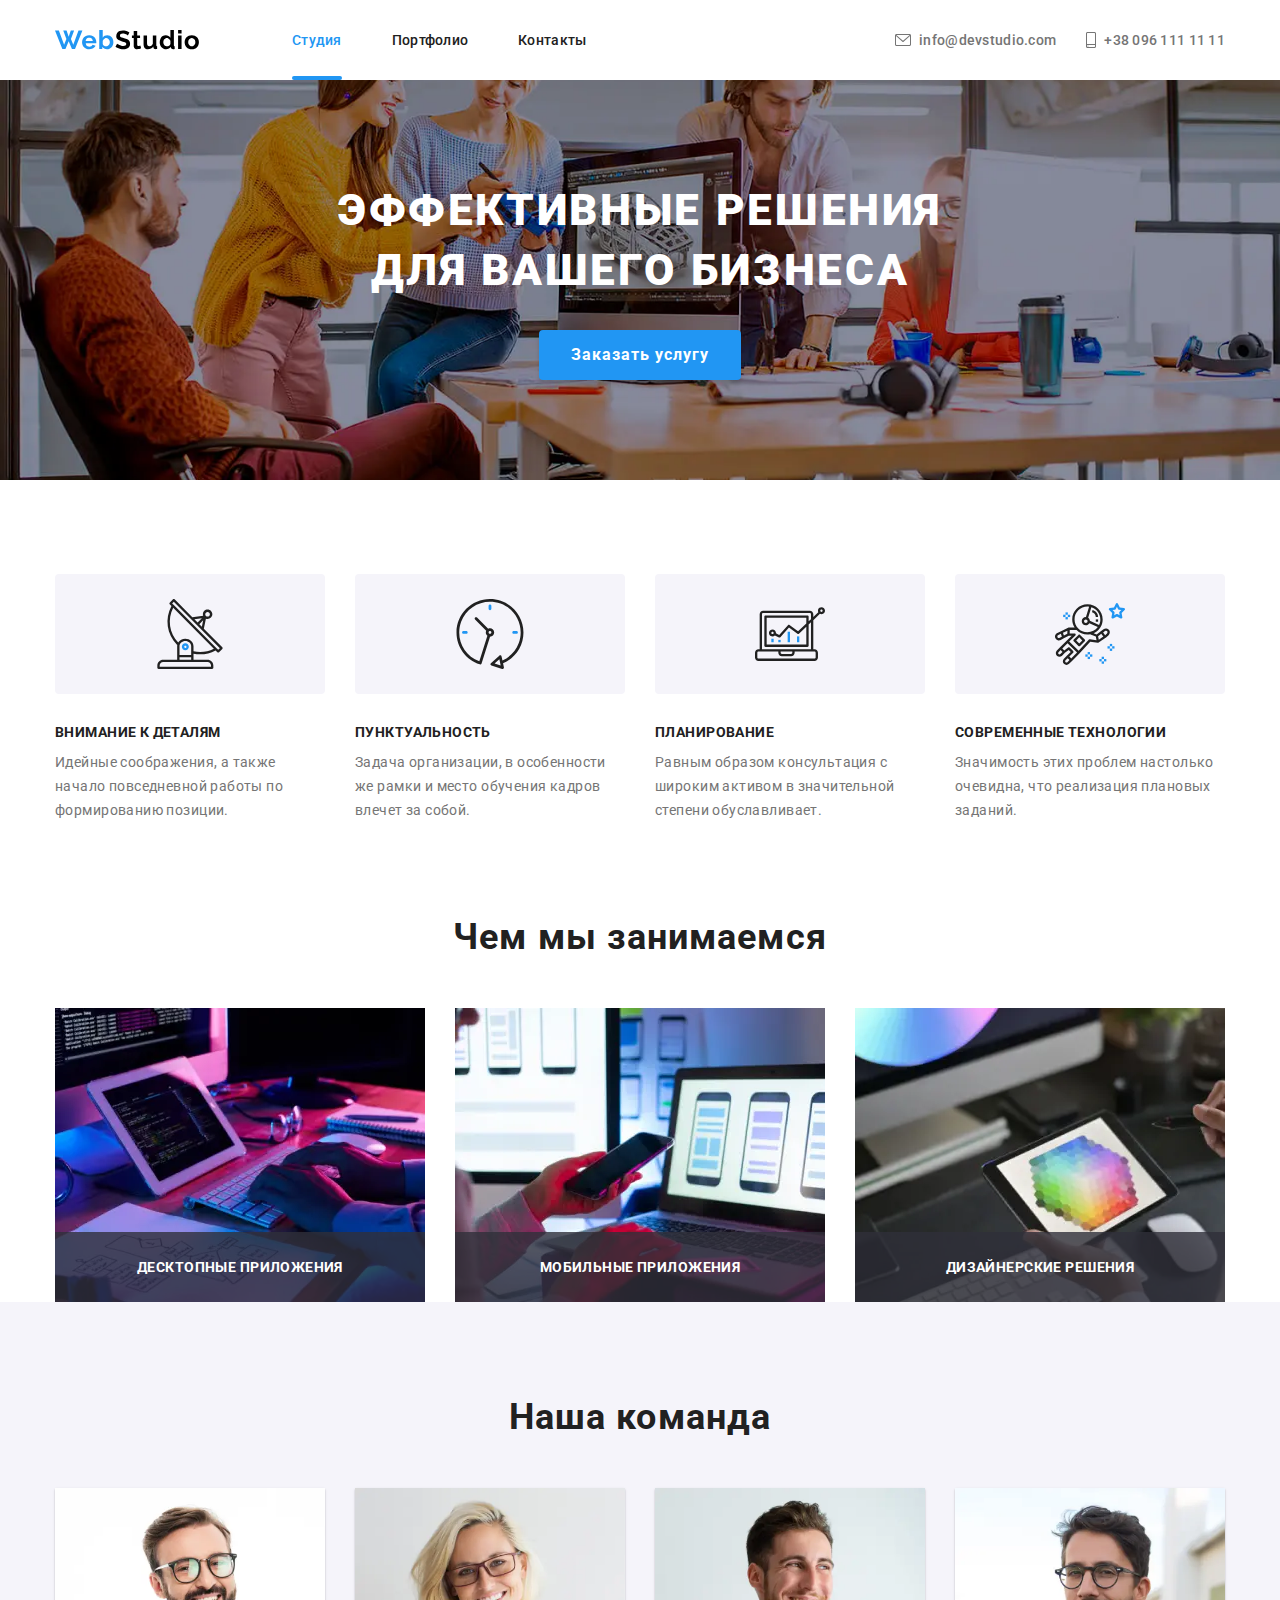
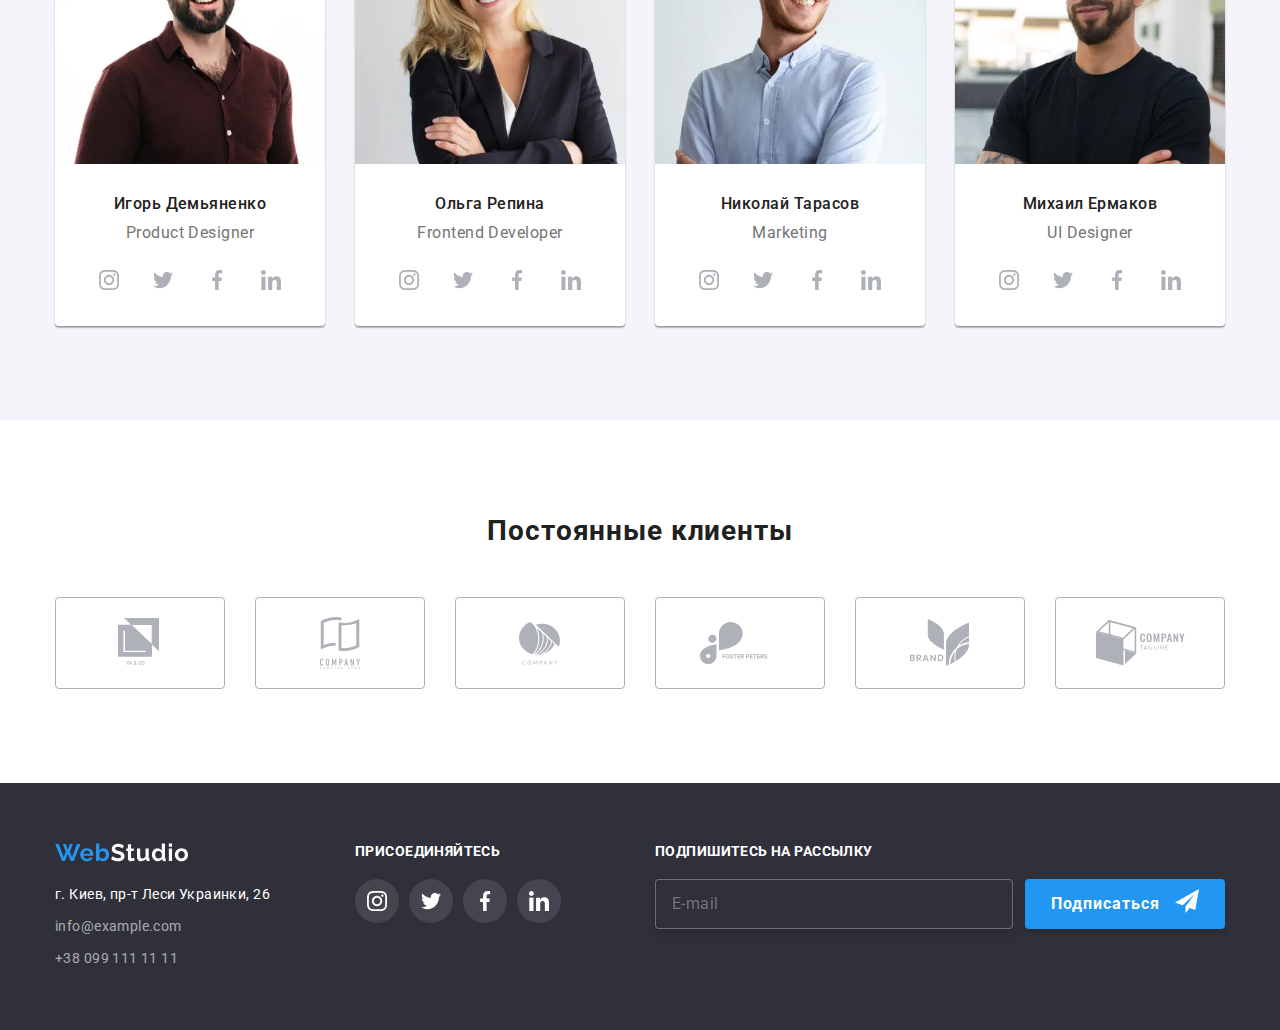
==== commit a0cd7fe5: "Add files via upload" ====
--- a/index.html
+++ b/index.html
@@ -6,7 +6,7 @@
 	<meta charset="UTF-8">
 	<meta name="format-detection" content="telephone=no">
 	<!-- <style>body{opacity: 0;}</style> -->
-	<link rel="stylesheet" href="css/style.min.css?_v=20230107202308">
+	<link rel="stylesheet" href="css/style.min.css?_v=20230107212043">
 	<link rel="shortcut icon" href="favicon.ico">
 	<!-- <meta name="robots" content="noindex, nofollow"> -->
 	<meta name="viewport" content="width=device-width, initial-scale=1.0">
@@ -116,6 +116,37 @@
 					</div>
 				</div>
 			</section>
+			<section class="page__products products">
+				<div class="products__container">
+					<h2 class="products__title">Чем мы занимаемся</h2>
+					<div class="products__list">
+						<article class="products__item item-products">
+							<div class="item-products__image-ibg">
+								<picture><source srcset="img/products/product-1.webp" type="image/webp"><img src="img/products/product-1.png" alt="Десктопные приложения"></picture>
+							</div>
+							<div class="item-products__content">
+								<p class="item-products__text">Десктопные приложения</p>
+							</div>
+						</article>
+						<article class="products__item item-products">
+							<div class="item-products__image-ibg">
+								<picture><source srcset="img/products/product-2.webp" type="image/webp"><img src="img/products/product-2.png" alt="Мобильные приложения"></picture>
+							</div>
+							<div class="item-products__content">
+								<p class="item-products__text">Мобильные приложения</p>
+							</div>
+						</article>
+						<article class="products__item item-products">
+							<div class="item-products__image-ibg">
+								<picture><source srcset="img/products/product-3.webp" type="image/webp"><img src="img/products/product-3.png" alt="Дизайнерские решения"></picture>
+							</div>
+							<div class="item-products__content">
+								<p class="item-products__text">Дизайнерские решения</p>
+							</div>
+						</article>
+					</div>
+				</div>
+			</section>
 			<section class="page__team team">
 				<div class="team__container">
 					<p class="team__title">Наша команда</p>
@@ -341,7 +372,7 @@
 			</div>
 		</footer>
 	</div>
-	<script src="js/app.min.js?_v=20230107202308"></script>
+	<script src="js/app.min.js?_v=20230107212043"></script>
 </body>
 
 </html>--- a/css/style.min.css
+++ b/css/style.min.css
@@ -1 +1 @@
-@charset "UTF-8";@import url(https://fonts.googleapis.com/css?family=Roboto:regular,500,700,900&display=swap);@import url(https://fonts.googleapis.com/css?family=Raleway:700&display=swap);*{padding:0;margin:0;border:0}*,:after,:before{-webkit-box-sizing:border-box;box-sizing:border-box}body,html{height:100%;min-width:320px}body{color:#212121;line-height:1;font-family:Roboto;font-size:.875rem;-ms-text-size-adjust:100%;-moz-text-size-adjust:100%;-webkit-text-size-adjust:100%;-webkit-font-smoothing:antialiased;-moz-osx-font-smoothing:grayscale}button,input,textarea{font-family:Roboto;font-size:inherit}button{cursor:pointer;color:inherit;background-color:transparent}a{color:inherit;text-decoration:none}ul li{list-style:none}img{vertical-align:top}h1,h2,h3,h4,h5,h6{font-weight:inherit;font-size:inherit}.lock body{overflow:hidden;-ms-touch-action:none;touch-action:none;-ms-scroll-chaining:none;overscroll-behavior:none}.wrapper{min-height:100%;display:-webkit-box;display:-ms-flexbox;display:flex;-webkit-box-orient:vertical;-webkit-box-direction:normal;-ms-flex-direction:column;flex-direction:column;overflow:hidden}@supports (overflow:clip){.wrapper{overflow:clip}}.wrapper>main{-webkit-box-flex:1;-ms-flex:1 1 auto;flex:1 1 auto}.wrapper>*{min-width:0}[class*=__container]{margin:0 auto;max-width:75rem;padding:0 .9375rem}[class*=-ibg]{position:relative}[class*=-ibg] img{position:absolute;width:100%;height:100%;top:0;left:0;-o-object-fit:cover;object-fit:cover}[class*=-ibg_contain] img{-o-object-fit:contain;object-fit:contain}.button{font-weight:700;font-size:1rem;line-height:1.875;text-align:center;letter-spacing:.06em;color:#fff;background-color:#2196f3;-webkit-box-shadow:0 .25rem .25rem rgba(0,0,0,.15);box-shadow:0 .25rem .25rem rgba(0,0,0,.15);border-radius:.25rem;-webkit-transition:all .3s ease 0s;-o-transition:all .3s ease 0s;transition:all .3s ease 0s}.social{display:-webkit-box;display:-ms-flexbox;display:flex;-webkit-box-pack:center;-ms-flex-pack:center;justify-content:center;-webkit-column-gap:.625rem;-moz-column-gap:.625rem;column-gap:.625rem}.social__link{width:2.75rem;height:2.75rem;border-radius:50%;-webkit-transition:all .3s ease 0s;-o-transition:all .3s ease 0s;transition:all .3s ease 0s;display:-webkit-box;display:-ms-flexbox;display:flex;-webkit-box-pack:center;-ms-flex-pack:center;justify-content:center;-webkit-box-align:center;-ms-flex-align:center;align-items:center}.social__link svg{-webkit-transition:all .3s ease 0s;-o-transition:all .3s ease 0s;transition:all .3s ease 0s;fill:#afb1b8}.social__link:hover{background-color:#2196f3!important}.social__link:hover svg{fill:#fff}.header__content{display:-webkit-box;display:-ms-flexbox;display:flex;-webkit-box-pack:justify;-ms-flex-pack:justify;justify-content:space-between;-webkit-box-align:center;-ms-flex-align:center;align-items:center}.menu__link{-webkit-transition:all .3s ease 0s;-o-transition:all .3s ease 0s;transition:all .3s ease 0s}.menu-header{margin-bottom:auto;display:-webkit-box;display:-ms-flexbox;display:flex;-webkit-box-orient:vertical;-webkit-box-direction:normal;-ms-flex-direction:column;flex-direction:column;row-gap:2rem}.menu-header__link{position:relative;letter-spacing:.02em;font-weight:500;font-size:2.5rem;line-height:1.175;color:#212121}.menu-header__link::before{content:"";width:100%;height:.25rem;position:absolute;left:0;bottom:0;border-radius:.125rem;background-color:#2196f3;opacity:0;-webkit-transition:all .3s ease 0s;-o-transition:all .3s ease 0s;transition:all .3s ease 0s}.menu-header__link._active{color:#2196f3}.menu-header__link._active::before{opacity:1}.menu-contacts{display:-webkit-box;display:-ms-flexbox;display:flex;-webkit-box-orient:vertical;-webkit-box-direction:normal;-ms-flex-direction:column;flex-direction:column;row-gap:2rem;margin-bottom:4rem}.menu-contacts__item:nth-child(1){-webkit-box-ordinal-group:2;-ms-flex-order:1;order:1}.menu-contacts__link{font-weight:500;letter-spacing:.02em;color:#757575}.menu-contacts__link svg{display:none}.menu-contacts__link-phone{font-size:2.125rem;line-height:1.1764705882;color:#2196f3}.menu-contacts__link-email{font-size:1.5rem;line-height:1.1666666667}.menu-social{display:-webkit-box;display:-ms-flexbox;display:flex;-webkit-column-gap:1.25rem;-moz-column-gap:1.25rem;column-gap:1.25rem}.menu-social__item{position:relative}.menu-social__item:not(:last-child)::before{content:"";width:.0625rem;height:100%;background-color:rgba(33,33,33,.2);position:absolute;top:0;right:-.625rem}.menu-social__link{font-weight:500;font-size:1.125rem;line-height:1.2222222222;letter-spacing:.02em;color:#2196f3}.icon-menu{display:none}.footer{padding:3.75rem 0;background-color:#2f303a}.footer__container{display:-ms-grid;display:grid;-ms-grid-columns:1fr;grid-template-columns:1fr;row-gap:3.75rem}.contacts-footer{display:-webkit-box;display:-ms-flexbox;display:flex;-webkit-box-orient:vertical;-webkit-box-direction:normal;-ms-flex-direction:column;flex-direction:column;row-gap:1.25rem;-webkit-box-align:center;-ms-flex-align:center;align-items:center}.contacts-footer__links{display:-webkit-box;display:-ms-flexbox;display:flex;-webkit-box-orient:vertical;-webkit-box-direction:normal;-ms-flex-direction:column;flex-direction:column;row-gap:.5rem}.contacts-footer__link{font-weight:400;line-height:1.7142857143;text-align:center;letter-spacing:.03em;color:rgba(255,255,255,.6)}.contacts-footer__link-adress{color:#fff}.social-footer__title{margin-bottom:1.25rem;font-weight:700;line-height:1.1428571429;text-align:center;letter-spacing:.03em;text-transform:uppercase;color:#fff}.social-footer .social__link{background:rgba(255,255,255,.1)}.social-footer .social__link svg{fill:#fff}.form-footer{display:-webkit-box;display:-ms-flexbox;display:flex;-webkit-box-orient:vertical;-webkit-box-direction:normal;-ms-flex-direction:column;flex-direction:column;row-gap:1.25rem}.form-footer__title{font-weight:700;line-height:1.1428571429;text-align:center;letter-spacing:.03em;text-transform:uppercase;color:#fff}.form-footer__box{display:-webkit-box;display:-ms-flexbox;display:flex;-webkit-box-orient:vertical;-webkit-box-direction:normal;-ms-flex-direction:column;flex-direction:column;row-gap:1.25rem}.form-footer__item{width:100%;display:-webkit-box;display:-ms-flexbox;display:flex;-webkit-box-pack:center;-ms-flex-pack:center;justify-content:center}.form-footer__input{padding:0 1rem;width:100%;border:1px solid rgba(255,255,255,.3);-webkit-filter:drop-shadow(0 4px 4px rgba(0, 0, 0, .15));filter:drop-shadow(0 4px 4px rgba(0, 0, 0, .15));border-radius:4px;min-height:3.125rem;font-weight:400;font-size:1rem;line-height:1.25;letter-spacing:.03em;color:rgba(255,255,255,.6);background-color:#2f303a;outline:0;max-width:28.125rem}.form-footer__input:active,.form-footer__input:focus{border-color:#2196f3}.form-footer__button{padding:.625rem 1.625rem}.form-footer__button img{margin-left:.625rem}.no-webp .main-section{background-image:url(../img/main/bg.jpg)}.main-section{padding-bottom:83.3333333333%;position:relative;background-repeat:no-repeat;background-size:cover;background-position:center;margin-bottom:3.75rem}.main-section__container{position:absolute;top:0;right:0;bottom:0;left:0;display:-webkit-box;display:-ms-flexbox;display:flex;-webkit-box-orient:vertical;-webkit-box-direction:normal;-ms-flex-direction:column;flex-direction:column;row-gap:1.875rem;-webkit-box-pack:center;-ms-flex-pack:center;justify-content:center;-webkit-box-align:center;-ms-flex-align:center;align-items:center}.main-section__title{font-weight:900;font-size:1.625rem;line-height:1.6153846154;text-align:center;letter-spacing:.06em;text-transform:uppercase;color:#fff}.main-section__button{padding:.625rem 2rem}.features{margin-bottom:3.75rem}.features__list{display:-ms-grid;display:grid;-ms-grid-columns:1fr;grid-template-columns:1fr;row-gap:1.875rem}.item-features__image-box{min-height:7.5rem;padding:1.5625rem 0;background:#f5f4fa;border-radius:4px;display:-webkit-box;display:-ms-flexbox;display:flex;-webkit-box-pack:center;-ms-flex-pack:center;justify-content:center;-webkit-box-align:center;-ms-flex-align:center;align-items:center;margin-bottom:1.875rem}.item-features__title{font-weight:700;line-height:1.1428571429;text-align:center;letter-spacing:.03em;text-transform:uppercase;color:#212121;margin-bottom:.625rem}.item-features__text{font-weight:400;line-height:1.7142857143;letter-spacing:.03em;color:#757575}.team{padding:3.75rem 0;background-color:#f5f4fa;margin-bottom:3.75rem}.team__title{font-weight:700;font-size:1.75rem;line-height:1.1785714286;text-align:center;letter-spacing:.03em;color:#212121;margin-bottom:1.875rem}.team__list{display:-ms-grid;display:grid;-ms-grid-columns:1fr;grid-template-columns:1fr;gap:1.875rem}.item-team{padding-bottom:1.5rem;background:#fff;-webkit-box-shadow:0 1px 3px rgba(0,0,0,.12),0 1px 1px rgba(0,0,0,.14),0 2px 1px rgba(0,0,0,.2);box-shadow:0 1px 3px rgba(0,0,0,.12),0 1px 1px rgba(0,0,0,.14),0 2px 1px rgba(0,0,0,.2);border-radius:0 0 4px 4px}.item-team__image-ibg{overflow:hidden;padding-bottom:102.2222222222%;margin-bottom:1.875rem}.item-team__image-ibg img{-o-object-position:top;object-position:top}.item-team__name{font-weight:500;font-size:1rem;line-height:1.1875;text-align:center;letter-spacing:.03em;color:#212121;margin-bottom:.625rem}.item-team__position{font-weight:400;font-size:1rem;line-height:1.1875;text-align:center;letter-spacing:.03em;color:#757575;margin-bottom:1rem}.clients{margin-bottom:3.75rem}.clients__title{font-weight:700;font-size:1.75rem;line-height:1.1785714286;text-align:center;letter-spacing:.03em;color:#212121;margin-bottom:1.875rem}.clients__list{display:-ms-grid;display:grid;-ms-grid-columns:(1fr)[2];grid-template-columns:repeat(2,1fr);gap:1.875rem}.item-clients{position:relative;border:.0625rem solid #afb1b8;border-radius:.25rem;height:5.75rem;-webkit-transition:all .3s ease 0s;-o-transition:all .3s ease 0s;transition:all .3s ease 0s;display:-webkit-box;display:-ms-flexbox;display:flex;-webkit-box-pack:center;-ms-flex-pack:center;justify-content:center;-webkit-box-align:center;-ms-flex-align:center;align-items:center;cursor:pointer}.item-clients svg{-webkit-transition:all .3s ease 0s;-o-transition:all .3s ease 0s;transition:all .3s ease 0s;fill:#afb1b8}@media (min-width:29.99875em){.main-section{height:25rem;padding:0}}@media (min-width:47.99875em){.header__content{-webkit-column-gap:5.5rem;-moz-column-gap:5.5rem;column-gap:5.5rem;-webkit-box-flex:1;-ms-flex-positive:1;flex-grow:1;-webkit-box-align:stretch;-ms-flex-align:stretch;align-items:stretch}.header__logo{display:-webkit-box;display:-ms-flexbox;display:flex;-webkit-box-orient:vertical;-webkit-box-direction:normal;-ms-flex-direction:column;flex-direction:column;-webkit-box-pack:center;-ms-flex-pack:center;justify-content:center}.menu{-webkit-box-flex:1;-ms-flex-positive:1;flex-grow:1;display:-webkit-box;display:-ms-flexbox;display:flex;-webkit-box-orient:vertical;-webkit-box-direction:normal;-ms-flex-direction:column;flex-direction:column}.menu__body{display:-webkit-box;display:-ms-flexbox;display:flex;-webkit-box-align:stretch;-ms-flex-align:stretch;align-items:stretch;-webkit-box-pack:justify;-ms-flex-pack:justify;justify-content:space-between;-webkit-box-flex:1;-ms-flex-positive:1;flex-grow:1}.menu__item{display:-webkit-box;display:-ms-flexbox;display:flex;-webkit-box-align:stretch;-ms-flex-align:stretch;align-items:stretch}.menu-header{-webkit-box-orient:horizontal;-webkit-box-direction:normal;-ms-flex-direction:row;flex-direction:row;-webkit-column-gap:3.125rem;-moz-column-gap:3.125rem;column-gap:3.125rem;margin-bottom:0}.menu-header__link{font-size:.875rem;line-height:1.1428571429;display:-webkit-box;display:-ms-flexbox;display:flex;-webkit-box-align:center;-ms-flex-align:center;align-items:center}.menu-contacts{row-gap:.625rem;margin-bottom:0;-webkit-box-pack:center;-ms-flex-pack:center;justify-content:center}.menu-contacts__item:nth-child(1){-webkit-box-ordinal-group:1;-ms-flex-order:0;order:0}.menu-contacts__link svg{display:block;fill:#757575}.menu-contacts__link{font-size:.75rem;line-height:1.1666666667;color:#757575;display:-webkit-box;display:-ms-flexbox;display:flex;-webkit-box-align:center;-ms-flex-align:center;align-items:center;-webkit-column-gap:.5rem;-moz-column-gap:.5rem;column-gap:.5rem}.menu-social{display:none}.footer__container{-ms-grid-columns:(1fr)[2];grid-template-columns:repeat(2,1fr)}.form-footer{-ms-grid-column-span:2;grid-column:span 2}.features__list{-ms-grid-columns:(1fr)[2];grid-template-columns:repeat(2,1fr);gap:1.875rem}.item-features__title{text-align:left}.team__list{-ms-grid-columns:(1fr)[2];grid-template-columns:repeat(2,1fr)}.clients__list{-ms-grid-columns:(1fr)[3];grid-template-columns:repeat(3,1fr)}}@media (min-width:47.99875em) and (any-hover:hover){.menu-contacts__link:hover{color:#2196f3}.menu-contacts__link:hover svg{fill:#2196f3}}@media (min-width:61.99875em){.header__content{-webkit-column-gap:5.625rem;-moz-column-gap:5.625rem;column-gap:5.625rem}.menu-contacts{-webkit-box-orient:horizontal;-webkit-box-direction:normal;-ms-flex-direction:row;flex-direction:row;-webkit-column-gap:1.875rem;-moz-column-gap:1.875rem;column-gap:1.875rem}.menu-contacts__link{font-size:.875rem;line-height:1.1428571429}.main-section{margin-bottom:4.8125rem}.main-section__title{font-size:2.75rem;line-height:1.3636363636}.features{margin-bottom:4.8125rem}.features__list{-ms-grid-columns:(1fr)[4];grid-template-columns:repeat(4,1fr)}.team{padding:4.8125rem 0;margin-bottom:4.8125rem}.team__title{font-size:2.25rem;line-height:1.1666666667;margin-bottom:3.125rem}.team__list{-ms-grid-columns:(1fr)[4];grid-template-columns:repeat(4,1fr)}.clients{margin-bottom:4.8125rem}.clients__title{font-size:1.75rem;line-height:1.1785714286;margin-bottom:3.125rem}}@media (min-width:48em){.header__content{min-height:5rem}}@media (min-width:75em){.header__content{-webkit-column-gap:5.8125rem;-moz-column-gap:5.8125rem;column-gap:5.8125rem}.footer__container{-ms-grid-columns:1fr 1fr 2fr;grid-template-columns:1fr 1fr 2fr;-webkit-column-gap:.9375rem;-moz-column-gap:.9375rem;column-gap:.9375rem}.contacts-footer{-webkit-box-align:start;-ms-flex-align:start;align-items:flex-start}.contacts-footer__links{-webkit-box-align:start;-ms-flex-align:start;align-items:flex-start}.social-footer__title{text-align:left}.social-footer__box{-webkit-box-pack:start;-ms-flex-pack:start;justify-content:start}.form-footer{grid-column:auto}.form-footer__title{text-align:start}.form-footer__box{-webkit-box-orient:horizontal;-webkit-box-direction:normal;-ms-flex-direction:row;flex-direction:row;-webkit-column-gap:.75rem;-moz-column-gap:.75rem;column-gap:.75rem}.form-footer__item{width:auto}.form-footer__item:nth-child(1){-webkit-box-flex:1;-ms-flex-positive:1;flex-grow:1}.main-section{margin-bottom:5.875rem}.features{margin-bottom:5.875rem}.team{padding:5.875rem 0;margin-bottom:5.875rem}.clients{margin-bottom:5.875rem}.clients__list{-ms-grid-columns:(1fr)[6];grid-template-columns:repeat(6,1fr)}}@media (max-width:75em){[class*=__container]{max-width:60.125rem}}@media (max-width:30em){.header__content{min-height:3.75rem}}@media (max-width:61.99875em){[class*=__container]{max-width:48rem}}@media (max-width:47.99875em){[class*=__container]{max-width:none;padding:0 .9375rem}.menu__body{display:-webkit-box;display:-ms-flexbox;display:flex;-webkit-box-orient:vertical;-webkit-box-direction:normal;-ms-flex-direction:column;flex-direction:column;position:fixed;top:0;left:-100%;width:100%;height:100%;overflow:auto;-webkit-transition:left .3s ease 0s;-o-transition:left .3s ease 0s;transition:left .3s ease 0s;padding:3rem 2.5rem;-ms-grid-columns:1fr;grid-template-columns:1fr;background-color:#fff;z-index:5}.menu-open .menu__body{left:0}.icon-menu{display:block;position:relative;width:2.5rem;height:2.5rem;z-index:10}.icon-menu span,.icon-menu::after,.icon-menu::before{content:"";-webkit-transition:all .3s ease 0s;-o-transition:all .3s ease 0s;transition:all .3s ease 0s;right:.5rem;position:absolute;width:1.5rem;height:.125rem;background-color:#000}.icon-menu::before{top:.75rem}.icon-menu::after{bottom:.75rem}.icon-menu span{top:calc(50% - .0625rem)}.menu-open .icon-menu span{width:0}.menu-open .icon-menu::before{top:calc(50% - .0625rem);-webkit-transform:rotate(-45deg);-ms-transform:rotate(-45deg);transform:rotate(-45deg)}.menu-open .icon-menu::after{bottom:calc(50% - .0625rem);-webkit-transform:rotate(45deg);-ms-transform:rotate(45deg);transform:rotate(45deg)}}@media (max-width:47.99875em) and (any-hover:none){.icon-menu{cursor:default}}@media (max-width:47.99875em) and (any-hover:hover){.icon-menu:hover span,.icon-menu:hover::after,.icon-menu:hover::before{background-color:#2196f3}}@media (min-width:30em) and (max-width:48em){@supports (min-height:clamp(3.75rem ,1.6666666667rem + 6.9444444444vw ,5rem)){.header__content{min-height:clamp(3.75rem ,1.6666666667rem + 6.9444444444vw ,5rem)}}@supports not (min-height:clamp(3.75rem ,1.6666666667rem + 6.9444444444vw ,5rem)){.header__content{min-height:calc(3.75rem + 1.25 * (100vw - 30rem)/ 18)}}}@media (any-hover:hover){.button:hover{background-color:#188ce8}.menu-header__link:hover{color:#2196f3}.menu-header__link:hover::before{opacity:1}.menu-social__link:hover{text-decoration:underline}.contacts-footer__link:hover{text-decoration:underline}.form-footer__input:hover{border-color:#2196f3}.item-clients:hover{border-color:#2196f3}.item-clients:hover svg{fill:#2196f3}}.webp .main-section{background-image:url(../img/main/bg.webp)}+@charset "UTF-8";@import url(https://fonts.googleapis.com/css?family=Roboto:regular,500,700,900&display=swap);@import url(https://fonts.googleapis.com/css?family=Raleway:700&display=swap);*{padding:0;margin:0;border:0}*,:after,:before{-webkit-box-sizing:border-box;box-sizing:border-box}body,html{height:100%;min-width:320px}body{color:#212121;line-height:1;font-family:Roboto;font-size:.875rem;-ms-text-size-adjust:100%;-moz-text-size-adjust:100%;-webkit-text-size-adjust:100%;-webkit-font-smoothing:antialiased;-moz-osx-font-smoothing:grayscale}button,input,textarea{font-family:Roboto;font-size:inherit}button{cursor:pointer;color:inherit;background-color:transparent}a{color:inherit;text-decoration:none}ul li{list-style:none}img{vertical-align:top}h1,h2,h3,h4,h5,h6{font-weight:inherit;font-size:inherit}.lock body{overflow:hidden;-ms-touch-action:none;touch-action:none;-ms-scroll-chaining:none;overscroll-behavior:none}.wrapper{min-height:100%;display:-webkit-box;display:-ms-flexbox;display:flex;-webkit-box-orient:vertical;-webkit-box-direction:normal;-ms-flex-direction:column;flex-direction:column;overflow:hidden}@supports (overflow:clip){.wrapper{overflow:clip}}.wrapper>main{-webkit-box-flex:1;-ms-flex:1 1 auto;flex:1 1 auto}.wrapper>*{min-width:0}[class*=__container]{margin:0 auto;max-width:75rem;padding:0 .9375rem}[class*=-ibg]{position:relative}[class*=-ibg] img{position:absolute;width:100%;height:100%;top:0;left:0;-o-object-fit:cover;object-fit:cover}[class*=-ibg_contain] img{-o-object-fit:contain;object-fit:contain}.button{font-weight:700;font-size:1rem;line-height:1.875;text-align:center;letter-spacing:.06em;color:#fff;background-color:#2196f3;-webkit-box-shadow:0 .25rem .25rem rgba(0,0,0,.15);box-shadow:0 .25rem .25rem rgba(0,0,0,.15);border-radius:.25rem;-webkit-transition:all .3s ease 0s;-o-transition:all .3s ease 0s;transition:all .3s ease 0s}.social{display:-webkit-box;display:-ms-flexbox;display:flex;-webkit-box-pack:center;-ms-flex-pack:center;justify-content:center;-webkit-column-gap:.625rem;-moz-column-gap:.625rem;column-gap:.625rem}.social__link{width:2.75rem;height:2.75rem;border-radius:50%;-webkit-transition:all .3s ease 0s;-o-transition:all .3s ease 0s;transition:all .3s ease 0s;display:-webkit-box;display:-ms-flexbox;display:flex;-webkit-box-pack:center;-ms-flex-pack:center;justify-content:center;-webkit-box-align:center;-ms-flex-align:center;align-items:center}.social__link svg{-webkit-transition:all .3s ease 0s;-o-transition:all .3s ease 0s;transition:all .3s ease 0s;fill:#afb1b8}.social__link:hover{background-color:#2196f3!important}.social__link:hover svg{fill:#fff}.header__content{display:-webkit-box;display:-ms-flexbox;display:flex;-webkit-box-pack:justify;-ms-flex-pack:justify;justify-content:space-between;-webkit-box-align:center;-ms-flex-align:center;align-items:center}.menu__link{-webkit-transition:all .3s ease 0s;-o-transition:all .3s ease 0s;transition:all .3s ease 0s}.menu-header{margin-bottom:auto;display:-webkit-box;display:-ms-flexbox;display:flex;-webkit-box-orient:vertical;-webkit-box-direction:normal;-ms-flex-direction:column;flex-direction:column;row-gap:2rem}.menu-header__link{position:relative;letter-spacing:.02em;font-weight:500;font-size:2.5rem;line-height:1.175;color:#212121}.menu-header__link::before{content:"";width:100%;height:.25rem;position:absolute;left:0;bottom:0;border-radius:.125rem;background-color:#2196f3;opacity:0;-webkit-transition:all .3s ease 0s;-o-transition:all .3s ease 0s;transition:all .3s ease 0s}.menu-header__link._active{color:#2196f3}.menu-header__link._active::before{opacity:1}.menu-contacts{display:-webkit-box;display:-ms-flexbox;display:flex;-webkit-box-orient:vertical;-webkit-box-direction:normal;-ms-flex-direction:column;flex-direction:column;row-gap:2rem;margin-bottom:4rem}.menu-contacts__item:nth-child(1){-webkit-box-ordinal-group:2;-ms-flex-order:1;order:1}.menu-contacts__link{font-weight:500;letter-spacing:.02em;color:#757575}.menu-contacts__link svg{display:none}.menu-contacts__link-phone{font-size:2.125rem;line-height:1.1764705882;color:#2196f3}.menu-contacts__link-email{font-size:1.5rem;line-height:1.1666666667}.menu-social{display:-webkit-box;display:-ms-flexbox;display:flex;-webkit-column-gap:1.25rem;-moz-column-gap:1.25rem;column-gap:1.25rem}.menu-social__item{position:relative}.menu-social__item:not(:last-child)::before{content:"";width:.0625rem;height:100%;background-color:rgba(33,33,33,.2);position:absolute;top:0;right:-.625rem}.menu-social__link{font-weight:500;font-size:1.125rem;line-height:1.2222222222;letter-spacing:.02em;color:#2196f3}.icon-menu{display:none}.footer{padding:3.75rem 0;background-color:#2f303a}.footer__container{display:-ms-grid;display:grid;-ms-grid-columns:1fr;grid-template-columns:1fr;row-gap:3.75rem}.contacts-footer{display:-webkit-box;display:-ms-flexbox;display:flex;-webkit-box-orient:vertical;-webkit-box-direction:normal;-ms-flex-direction:column;flex-direction:column;row-gap:1.25rem;-webkit-box-align:center;-ms-flex-align:center;align-items:center}.contacts-footer__links{display:-webkit-box;display:-ms-flexbox;display:flex;-webkit-box-orient:vertical;-webkit-box-direction:normal;-ms-flex-direction:column;flex-direction:column;row-gap:.5rem}.contacts-footer__link{font-weight:400;line-height:1.7142857143;text-align:center;letter-spacing:.03em;color:rgba(255,255,255,.6)}.contacts-footer__link-adress{color:#fff}.social-footer__title{margin-bottom:1.25rem;font-weight:700;line-height:1.1428571429;text-align:center;letter-spacing:.03em;text-transform:uppercase;color:#fff}.social-footer .social__link{background:rgba(255,255,255,.1)}.social-footer .social__link svg{fill:#fff}.form-footer{display:-webkit-box;display:-ms-flexbox;display:flex;-webkit-box-orient:vertical;-webkit-box-direction:normal;-ms-flex-direction:column;flex-direction:column;row-gap:1.25rem}.form-footer__title{font-weight:700;line-height:1.1428571429;text-align:center;letter-spacing:.03em;text-transform:uppercase;color:#fff}.form-footer__box{display:-webkit-box;display:-ms-flexbox;display:flex;-webkit-box-orient:vertical;-webkit-box-direction:normal;-ms-flex-direction:column;flex-direction:column;row-gap:1.25rem}.form-footer__item{width:100%;display:-webkit-box;display:-ms-flexbox;display:flex;-webkit-box-pack:center;-ms-flex-pack:center;justify-content:center}.form-footer__input{padding:0 1rem;width:100%;border:1px solid rgba(255,255,255,.3);-webkit-filter:drop-shadow(0 4px 4px rgba(0, 0, 0, .15));filter:drop-shadow(0 4px 4px rgba(0, 0, 0, .15));border-radius:4px;min-height:3.125rem;font-weight:400;font-size:1rem;line-height:1.25;letter-spacing:.03em;color:rgba(255,255,255,.6);background-color:#2f303a;outline:0;max-width:28.125rem}.form-footer__input:active,.form-footer__input:focus{border-color:#2196f3}.form-footer__button{padding:.625rem 1.625rem}.form-footer__button img{margin-left:.625rem}.no-webp .main-section{background-image:url(../img/main/bg.jpg)}.main-section{padding-bottom:83.3333333333%;position:relative;background-repeat:no-repeat;background-size:cover;background-position:center;margin-bottom:3.75rem}.main-section__container{position:absolute;top:0;right:0;bottom:0;left:0;display:-webkit-box;display:-ms-flexbox;display:flex;-webkit-box-orient:vertical;-webkit-box-direction:normal;-ms-flex-direction:column;flex-direction:column;row-gap:1.875rem;-webkit-box-pack:center;-ms-flex-pack:center;justify-content:center;-webkit-box-align:center;-ms-flex-align:center;align-items:center}.main-section__title{font-weight:900;font-size:1.625rem;line-height:1.6153846154;text-align:center;letter-spacing:.06em;text-transform:uppercase;color:#fff}.main-section__button{padding:.625rem 2rem}.features{margin-bottom:3.75rem}.features__list{display:-ms-grid;display:grid;-ms-grid-columns:1fr;grid-template-columns:1fr;row-gap:1.875rem}.item-features__image-box{min-height:7.5rem;padding:1.5625rem 0;background:#f5f4fa;border-radius:4px;display:-webkit-box;display:-ms-flexbox;display:flex;-webkit-box-pack:center;-ms-flex-pack:center;justify-content:center;-webkit-box-align:center;-ms-flex-align:center;align-items:center;margin-bottom:1.875rem}.item-features__title{font-weight:700;line-height:1.1428571429;text-align:center;letter-spacing:.03em;text-transform:uppercase;color:#212121;margin-bottom:.625rem}.item-features__text{font-weight:400;line-height:1.7142857143;letter-spacing:.03em;color:#757575}.products{display:none}.products__title{font-weight:700;font-size:1.75rem;line-height:1.1785714286;text-align:center;letter-spacing:.03em;color:#212121;margin-bottom:1.875rem}.products__list{display:-ms-grid;display:grid}.item-products{position:relative}.item-products__image-ibg{overflow:hidden;padding-bottom:79.4594594595%}.item-products__image-ibg img{-o-object-position:top;object-position:top}.item-products__content{position:absolute;bottom:0;width:100%;background-color:rgba(47,48,58,.8)}.item-products__text{font-weight:700;line-height:1.1428571429;text-align:center;letter-spacing:.03em;text-transform:uppercase;color:#fff;padding:1.6875rem 0}.team{padding:3.75rem 0;background-color:#f5f4fa;margin-bottom:3.75rem}.team__title{font-weight:700;font-size:1.75rem;line-height:1.1785714286;text-align:center;letter-spacing:.03em;color:#212121;margin-bottom:1.875rem}.team__list{display:-ms-grid;display:grid;-ms-grid-columns:1fr;grid-template-columns:1fr;gap:1.875rem}.item-team{padding-bottom:1.5rem;background:#fff;-webkit-box-shadow:0 1px 3px rgba(0,0,0,.12),0 1px 1px rgba(0,0,0,.14),0 2px 1px rgba(0,0,0,.2);box-shadow:0 1px 3px rgba(0,0,0,.12),0 1px 1px rgba(0,0,0,.14),0 2px 1px rgba(0,0,0,.2);border-radius:0 0 4px 4px}.item-team__image-ibg{overflow:hidden;padding-bottom:102.2222222222%;margin-bottom:1.875rem}.item-team__image-ibg img{-o-object-position:top;object-position:top}.item-team__name{font-weight:500;font-size:1rem;line-height:1.1875;text-align:center;letter-spacing:.03em;color:#212121;margin-bottom:.625rem}.item-team__position{font-weight:400;font-size:1rem;line-height:1.1875;text-align:center;letter-spacing:.03em;color:#757575;margin-bottom:1rem}.clients{margin-bottom:3.75rem}.clients__title{font-weight:700;font-size:1.75rem;line-height:1.1785714286;text-align:center;letter-spacing:.03em;color:#212121;margin-bottom:1.875rem}.clients__list{display:-ms-grid;display:grid;-ms-grid-columns:(1fr)[2];grid-template-columns:repeat(2,1fr);gap:1.875rem}.item-clients{position:relative;border:.0625rem solid #afb1b8;border-radius:.25rem;height:5.75rem;-webkit-transition:all .3s ease 0s;-o-transition:all .3s ease 0s;transition:all .3s ease 0s;display:-webkit-box;display:-ms-flexbox;display:flex;-webkit-box-pack:center;-ms-flex-pack:center;justify-content:center;-webkit-box-align:center;-ms-flex-align:center;align-items:center;cursor:pointer}.item-clients svg{-webkit-transition:all .3s ease 0s;-o-transition:all .3s ease 0s;transition:all .3s ease 0s;fill:#afb1b8}@media (min-width:29.99875em){.main-section{height:25rem;padding:0}}@media (min-width:47.99875em){.header__content{-webkit-column-gap:5.5rem;-moz-column-gap:5.5rem;column-gap:5.5rem;-webkit-box-flex:1;-ms-flex-positive:1;flex-grow:1;-webkit-box-align:stretch;-ms-flex-align:stretch;align-items:stretch}.header__logo{display:-webkit-box;display:-ms-flexbox;display:flex;-webkit-box-orient:vertical;-webkit-box-direction:normal;-ms-flex-direction:column;flex-direction:column;-webkit-box-pack:center;-ms-flex-pack:center;justify-content:center}.menu{-webkit-box-flex:1;-ms-flex-positive:1;flex-grow:1;display:-webkit-box;display:-ms-flexbox;display:flex;-webkit-box-orient:vertical;-webkit-box-direction:normal;-ms-flex-direction:column;flex-direction:column}.menu__body{display:-webkit-box;display:-ms-flexbox;display:flex;-webkit-box-align:stretch;-ms-flex-align:stretch;align-items:stretch;-webkit-box-pack:justify;-ms-flex-pack:justify;justify-content:space-between;-webkit-box-flex:1;-ms-flex-positive:1;flex-grow:1}.menu__item{display:-webkit-box;display:-ms-flexbox;display:flex;-webkit-box-align:stretch;-ms-flex-align:stretch;align-items:stretch}.menu-header{-webkit-box-orient:horizontal;-webkit-box-direction:normal;-ms-flex-direction:row;flex-direction:row;-webkit-column-gap:3.125rem;-moz-column-gap:3.125rem;column-gap:3.125rem;margin-bottom:0}.menu-header__link{font-size:.875rem;line-height:1.1428571429;display:-webkit-box;display:-ms-flexbox;display:flex;-webkit-box-align:center;-ms-flex-align:center;align-items:center}.menu-contacts{row-gap:.625rem;margin-bottom:0;-webkit-box-pack:center;-ms-flex-pack:center;justify-content:center}.menu-contacts__item:nth-child(1){-webkit-box-ordinal-group:1;-ms-flex-order:0;order:0}.menu-contacts__link svg{display:block;fill:#757575}.menu-contacts__link{font-size:.75rem;line-height:1.1666666667;color:#757575;display:-webkit-box;display:-ms-flexbox;display:flex;-webkit-box-align:center;-ms-flex-align:center;align-items:center;-webkit-column-gap:.5rem;-moz-column-gap:.5rem;column-gap:.5rem}.menu-social{display:none}.footer__container{-ms-grid-columns:(1fr)[2];grid-template-columns:repeat(2,1fr)}.form-footer{-ms-grid-column-span:2;grid-column:span 2}.features__list{-ms-grid-columns:(1fr)[2];grid-template-columns:repeat(2,1fr);gap:1.875rem}.item-features__title{text-align:left}.team__list{-ms-grid-columns:(1fr)[2];grid-template-columns:repeat(2,1fr)}.clients__list{-ms-grid-columns:(1fr)[3];grid-template-columns:repeat(3,1fr)}}@media (min-width:47.99875em) and (any-hover:hover){.menu-contacts__link:hover{color:#2196f3}.menu-contacts__link:hover svg{fill:#2196f3}}@media (min-width:61.99875em){.header__content{-webkit-column-gap:5.625rem;-moz-column-gap:5.625rem;column-gap:5.625rem}.menu-contacts{-webkit-box-orient:horizontal;-webkit-box-direction:normal;-ms-flex-direction:row;flex-direction:row;-webkit-column-gap:1.875rem;-moz-column-gap:1.875rem;column-gap:1.875rem}.menu-contacts__link{font-size:.875rem;line-height:1.1428571429}.main-section{margin-bottom:4.8125rem}.main-section__title{font-size:2.75rem;line-height:1.3636363636}.features{margin-bottom:4.8125rem}.features__list{-ms-grid-columns:(1fr)[4];grid-template-columns:repeat(4,1fr)}.products{display:block}.products__title{font-size:2.25rem;line-height:1.1666666667;margin-bottom:3.125rem}.products__list{-ms-grid-columns:(1fr)[3];grid-template-columns:repeat(3,1fr);-webkit-column-gap:1.875rem;-moz-column-gap:1.875rem;column-gap:1.875rem}.team{padding:4.8125rem 0;margin-bottom:4.8125rem}.team__title{font-size:2.25rem;line-height:1.1666666667;margin-bottom:3.125rem}.team__list{-ms-grid-columns:(1fr)[4];grid-template-columns:repeat(4,1fr)}.clients{margin-bottom:4.8125rem}.clients__title{font-size:1.75rem;line-height:1.1785714286;margin-bottom:3.125rem}}@media (min-width:48em){.header__content{min-height:5rem}}@media (min-width:75em){.header__content{-webkit-column-gap:5.8125rem;-moz-column-gap:5.8125rem;column-gap:5.8125rem}.footer__container{-ms-grid-columns:1fr 1fr 2fr;grid-template-columns:1fr 1fr 2fr;-webkit-column-gap:.9375rem;-moz-column-gap:.9375rem;column-gap:.9375rem}.contacts-footer{-webkit-box-align:start;-ms-flex-align:start;align-items:flex-start}.contacts-footer__links{-webkit-box-align:start;-ms-flex-align:start;align-items:flex-start}.social-footer__title{text-align:left}.social-footer__box{-webkit-box-pack:start;-ms-flex-pack:start;justify-content:start}.form-footer{grid-column:auto}.form-footer__title{text-align:start}.form-footer__box{-webkit-box-orient:horizontal;-webkit-box-direction:normal;-ms-flex-direction:row;flex-direction:row;-webkit-column-gap:.75rem;-moz-column-gap:.75rem;column-gap:.75rem}.form-footer__item{width:auto}.form-footer__item:nth-child(1){-webkit-box-flex:1;-ms-flex-positive:1;flex-grow:1}.main-section{margin-bottom:5.875rem}.features{margin-bottom:5.875rem}.team{padding:5.875rem 0;margin-bottom:5.875rem}.clients{margin-bottom:5.875rem}.clients__list{-ms-grid-columns:(1fr)[6];grid-template-columns:repeat(6,1fr)}}@media (max-width:75em){[class*=__container]{max-width:60.125rem}}@media (max-width:30em){.header__content{min-height:3.75rem}}@media (max-width:61.99875em){[class*=__container]{max-width:48rem}}@media (max-width:47.99875em){[class*=__container]{max-width:none;padding:0 .9375rem}.menu__body{display:-webkit-box;display:-ms-flexbox;display:flex;-webkit-box-orient:vertical;-webkit-box-direction:normal;-ms-flex-direction:column;flex-direction:column;position:fixed;top:0;left:-100%;width:100%;height:100%;overflow:auto;-webkit-transition:left .3s ease 0s;-o-transition:left .3s ease 0s;transition:left .3s ease 0s;padding:3rem 2.5rem;-ms-grid-columns:1fr;grid-template-columns:1fr;background-color:#fff;z-index:5}.menu-open .menu__body{left:0}.icon-menu{display:block;position:relative;width:2.5rem;height:2.5rem;z-index:10}.icon-menu span,.icon-menu::after,.icon-menu::before{content:"";-webkit-transition:all .3s ease 0s;-o-transition:all .3s ease 0s;transition:all .3s ease 0s;right:.5rem;position:absolute;width:1.5rem;height:.125rem;background-color:#000}.icon-menu::before{top:.75rem}.icon-menu::after{bottom:.75rem}.icon-menu span{top:calc(50% - .0625rem)}.menu-open .icon-menu span{width:0}.menu-open .icon-menu::before{top:calc(50% - .0625rem);-webkit-transform:rotate(-45deg);-ms-transform:rotate(-45deg);transform:rotate(-45deg)}.menu-open .icon-menu::after{bottom:calc(50% - .0625rem);-webkit-transform:rotate(45deg);-ms-transform:rotate(45deg);transform:rotate(45deg)}}@media (max-width:47.99875em) and (any-hover:none){.icon-menu{cursor:default}}@media (max-width:47.99875em) and (any-hover:hover){.icon-menu:hover span,.icon-menu:hover::after,.icon-menu:hover::before{background-color:#2196f3}}@media (min-width:30em) and (max-width:48em){@supports (min-height:clamp(3.75rem ,1.6666666667rem + 6.9444444444vw ,5rem)){.header__content{min-height:clamp(3.75rem ,1.6666666667rem + 6.9444444444vw ,5rem)}}@supports not (min-height:clamp(3.75rem ,1.6666666667rem + 6.9444444444vw ,5rem)){.header__content{min-height:calc(3.75rem + 1.25 * (100vw - 30rem)/ 18)}}}@media (any-hover:hover){.button:hover{background-color:#188ce8}.menu-header__link:hover{color:#2196f3}.menu-header__link:hover::before{opacity:1}.menu-social__link:hover{text-decoration:underline}.contacts-footer__link:hover{text-decoration:underline}.form-footer__input:hover{border-color:#2196f3}.item-clients:hover{border-color:#2196f3}.item-clients:hover svg{fill:#2196f3}}.webp .main-section{background-image:url(../img/main/bg.webp)}